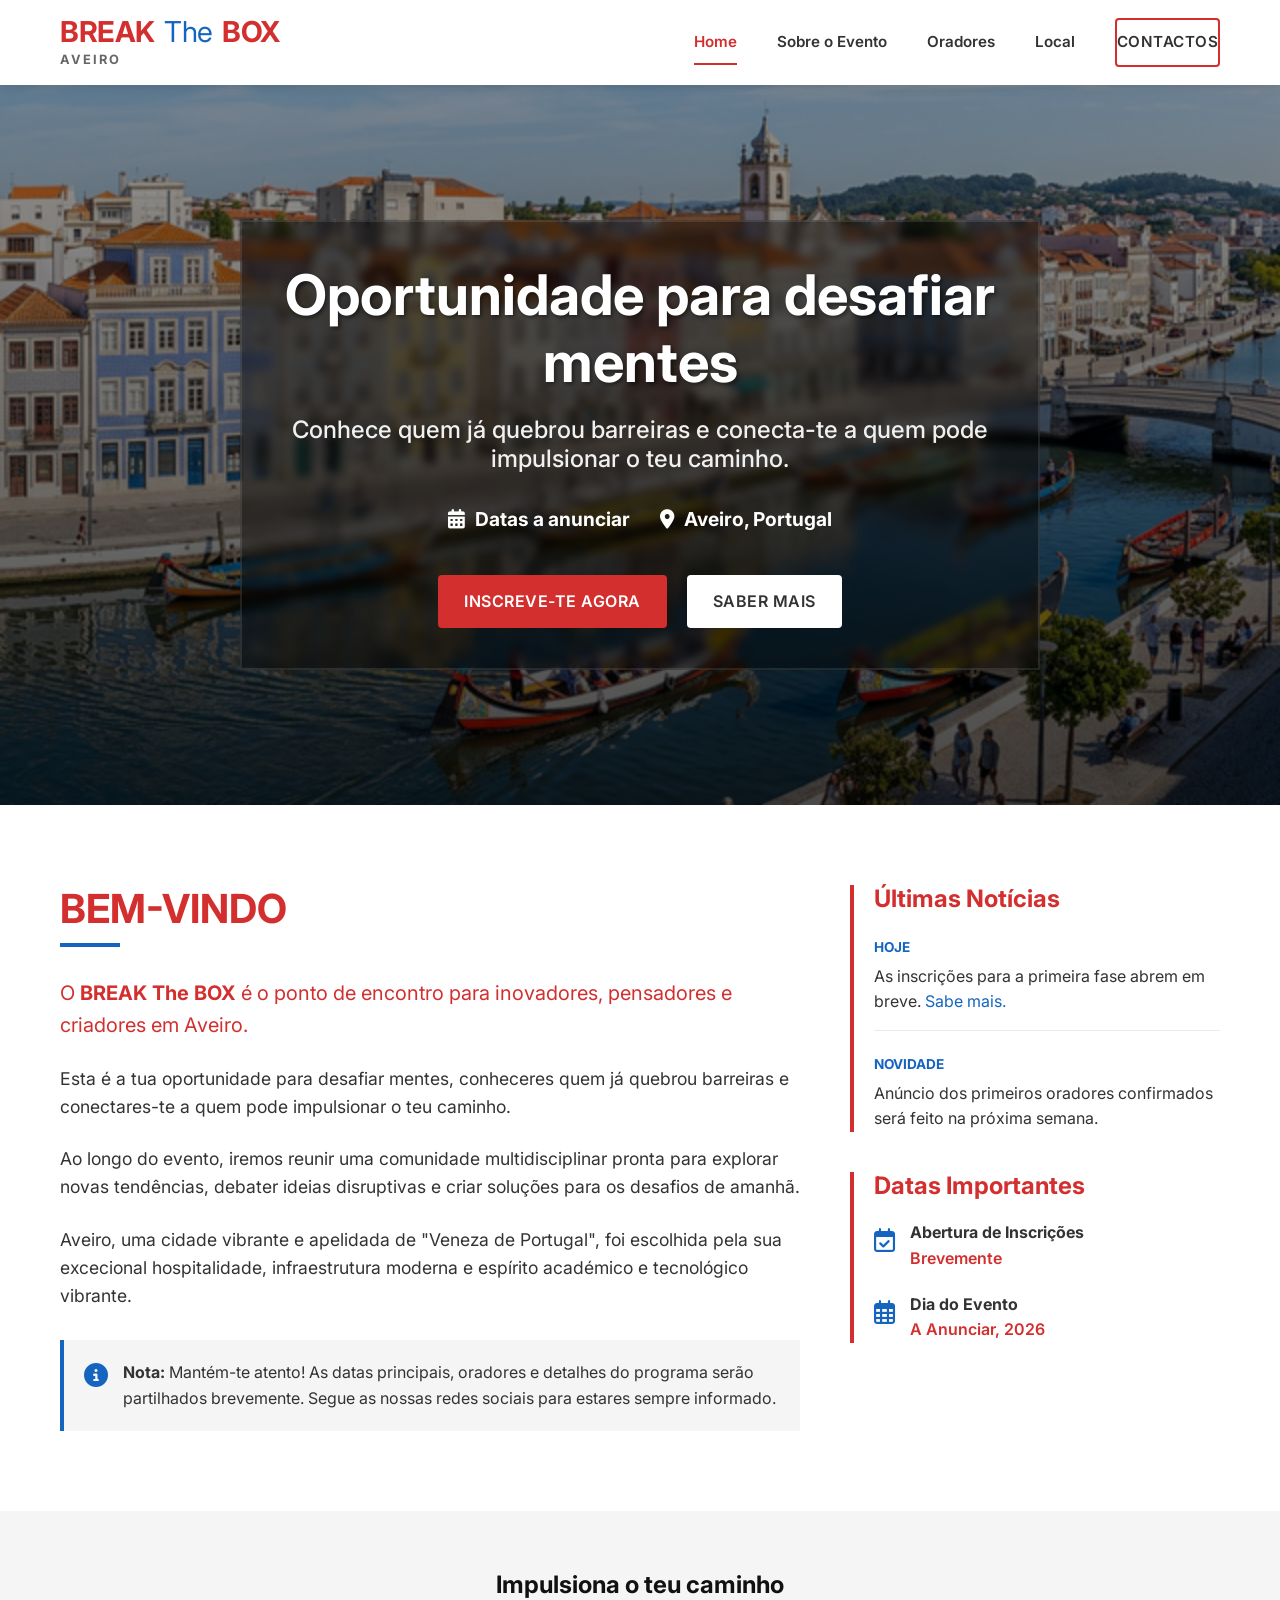
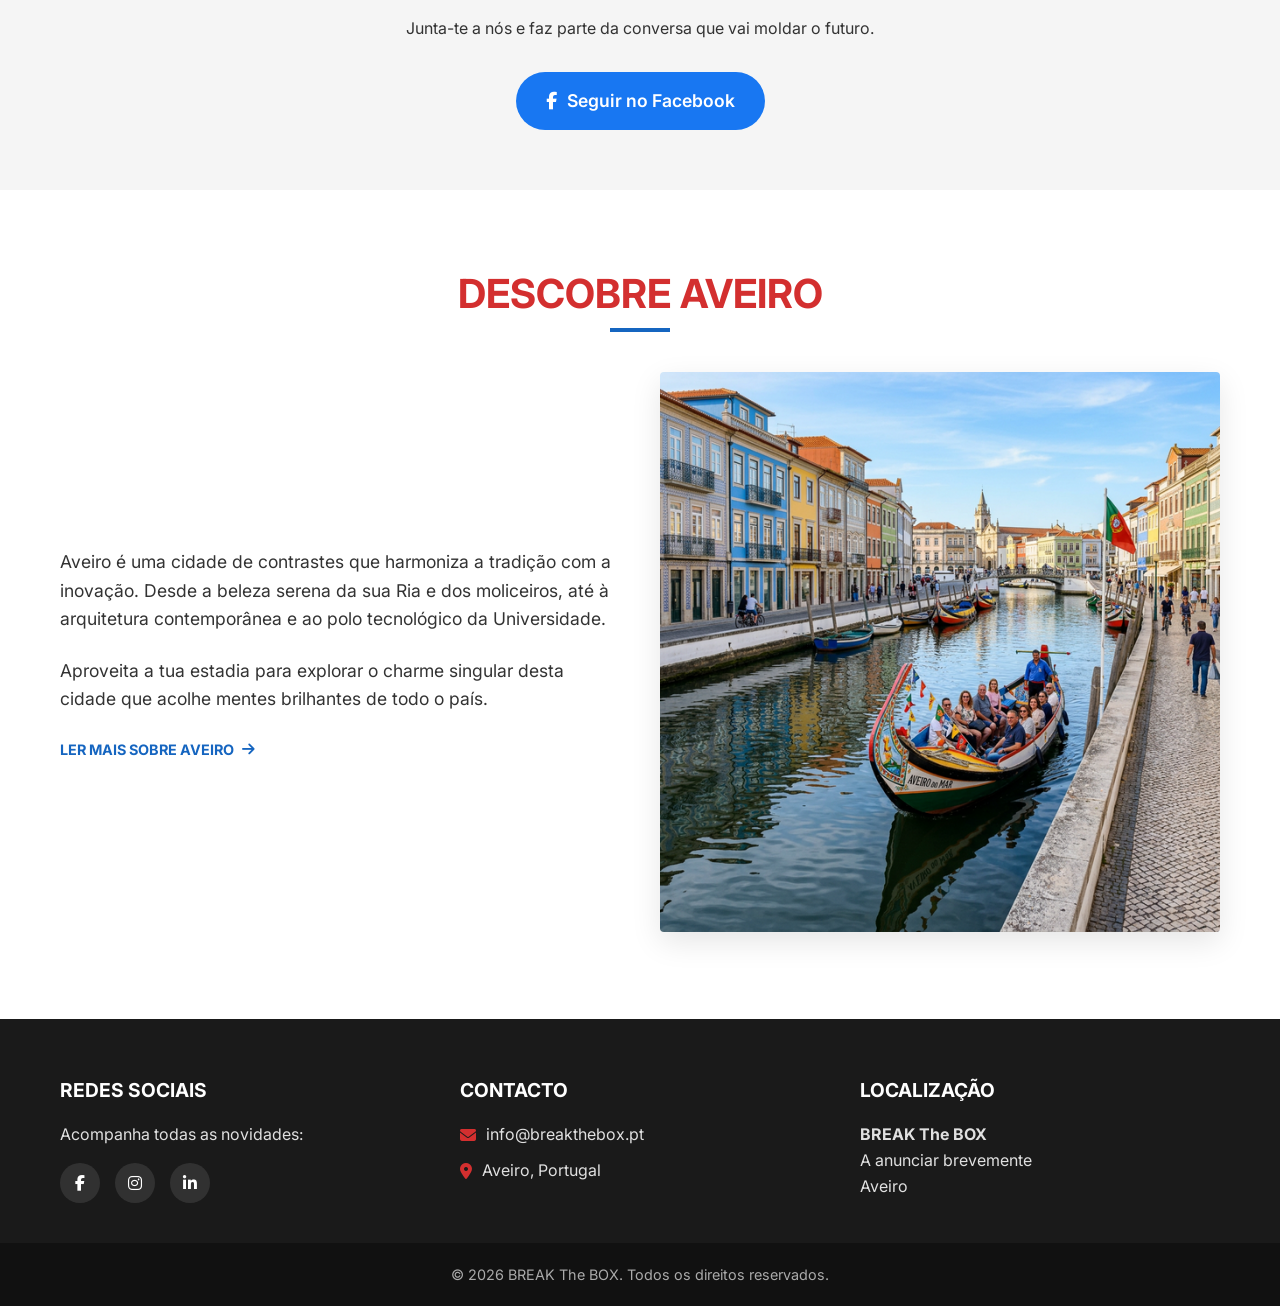
==== index.html @ de164f07 "First version" ====
<!DOCTYPE html>
<html lang="pt">

<head>
    <meta charset="UTF-8">
    <meta name="viewport" content="width=device-width, initial-scale=1.0">
    <title>BREAK The BOX | Aveiro</title>
    <!-- Google Fonts -->
    <link rel="preconnect" href="https://fonts.googleapis.com">
    <link rel="preconnect" href="https://fonts.gstatic.com" crossorigin>
    <link href="https://fonts.googleapis.com/css2?family=Inter:wght@400;500;600;700;800&display=swap" rel="stylesheet">
    <!-- FontAwesome for Icons -->
    <link rel="stylesheet" href="https://cdnjs.cloudflare.com/ajax/libs/font-awesome/6.4.0/css/all.min.css">
    <!-- Main Stylesheet -->
    <link rel="stylesheet" href="css/style.css">
</head>

<body>

    <!-- Header Placeholder -->
    <div id="header-placeholder"></div>

    <!-- Hero Section -->
    <section class="hero-section">
        <div class="hero-overlay"></div>
        <div class="container hero-content">
            <h1 class="hero-title">Oportunidade para desafiar mentes</h1>
            <h2 class="hero-subtitle">Conhece quem já quebrou barreiras e conecta-te a quem pode impulsionar o teu
                caminho.</h2>
            <div class="hero-info">
                <div class="info-item">
                    <i class="fas fa-calendar-alt"></i>
                    <span>Datas a anunciar</span>
                </div>
                <div class="info-item">
                    <i class="fas fa-map-marker-alt"></i>
                    <span>Aveiro, Portugal</span>
                </div>
            </div>
            <div class="hero-cta">
                <a href="#" class="btn-primary">Inscreve-te Agora</a>
                <a href="about.html" class="btn-secondary">Saber Mais</a>
            </div>
        </div>
    </section>

    <!-- Main Content Grid -->
    <main class="main-content container" id="about">
        <div class="content-layout">

            <!-- Left Column: Welcome / About -->
            <div class="column-left">
                <div class="section-title">
                    <h2>BEM-VINDO</h2>
                    <div class="underline"></div>
                </div>

                <div class="welcome-text">
                    <p class="lead">O <strong>BREAK The BOX</strong> é o ponto de encontro para inovadores, pensadores e
                        criadores em Aveiro.</p>
                    <p>Esta é a tua oportunidade para desafiar mentes, conheceres quem já quebrou barreiras e
                        conectares-te a quem pode impulsionar o teu caminho.</p>
                    <p>Ao longo do evento, iremos reunir uma comunidade multidisciplinar pronta para explorar novas
                        tendências, debater ideias disruptivas e criar soluções para os desafios de amanhã.</p>
                    <p>Aveiro, uma cidade vibrante e apelidada de "Veneza de Portugal", foi escolhida pela sua
                        excecional hospitalidade, infraestrutura moderna e espírito académico e tecnológico vibrante.
                    </p>

                    <div class="highlight-box">
                        <i class="fas fa-info-circle"></i>
                        <p><strong>Nota:</strong> Mantém-te atento! As datas principais, oradores e detalhes do programa
                            serão partilhados brevemente. Segue as nossas redes sociais para estares sempre informado.
                        </p>
                    </div>
                </div>
            </div>

            <!-- Right Column: Sidebar -->
            <aside class="column-right">

                <!-- Latest News -->
                <div class="widget">
                    <h3 class="widget-title">Últimas Notícias</h3>
                    <div class="news-list">
                        <div class="news-item">
                            <span class="news-date">Hoje</span>
                            <p>As inscrições para a primeira fase abrem em breve. <a href="#">Sabe mais.</a></p>
                        </div>
                        <div class="news-item">
                            <span class="news-date">Novidade</span>
                            <p>Anúncio dos primeiros oradores confirmados será feito na próxima semana.</p>
                        </div>
                    </div>
                </div>

                <!-- Important Dates -->
                <div class="widget">
                    <h3 class="widget-title">Datas Importantes</h3>
                    <ul class="dates-list">
                        <li>
                            <div class="date-icon"><i class="far fa-calendar-check"></i></div>
                            <div class="date-info">
                                <strong>Abertura de Inscrições</strong>
                                <span>Brevemente</span>
                            </div>
                        </li>
                        <li>
                            <div class="date-icon"><i class="far fa-calendar-alt"></i></div>
                            <div class="date-info">
                                <strong>Dia do Evento</strong>
                                <span>A Anunciar, 2026</span>
                            </div>
                        </li>
                    </ul>
                </div>

            </aside>
        </div>
    </main>

    <!-- Connect Section Placeholder (Similar to CBMS Connect/Flyer) -->
    <section class="connect-section bg-light">
        <div class="container">
            <div class="connect-content text-center">
                <h2>Impulsiona o teu caminho</h2>
                <p>Junta-te a nós e faz parte da conversa que vai moldar o futuro.</p>
                <div class="social-large">
                    <a href="https://www.facebook.com/profile.php?id=61573876528298" target="_blank"
                        class="social-btn facebook"><i class="fab fa-facebook-f"></i> Seguir no Facebook</a>
                </div>
            </div>
        </div>
    </section>

    <!-- Discover Section -->
    <section class="discover-section" id="location">
        <div class="container">
            <div class="section-title text-center">
                <h2>DESCOBRE AVEIRO</h2>
                <div class="underline center"></div>
            </div>

            <div class="discover-grid">
                <div class="discover-text">
                    <p>Aveiro é uma cidade de contrastes que harmoniza a tradição com a inovação. Desde a beleza serena
                        da sua Ria e dos moliceiros, até à arquitetura contemporânea e ao polo tecnológico da
                        Universidade.</p>
                    <p>Aproveita a tua estadia para explorar o charme singular desta cidade que acolhe mentes brilhantes
                        de todo o país.</p>
                    <a href="venue.html" class="btn-text">Ler mais sobre Aveiro <i class="fas fa-arrow-right"></i></a>
                </div>
                <div class="discover-image">
                    <img src="images/aveiro_discover.jpg" alt="Descobre Aveiro" id="discover-img-placeholder">
                </div>
            </div>
        </div>
    </section>

    <!-- Footer Placeholder -->
    <div id="footer-placeholder"></div>

    <!-- Scripts -->
    <script src="js/main.js"></script>
</body>

</html>
---- css/style.css ----
/* 
    BREAK The BOX | Aveiro 
    Theme inspired by CBMS 2026
*/

:root {
    /* Colors */
    --primary-color: #d32f2f;
    /* Red from CBMS */
    --primary-dark: #b71c1c;
    --secondary-color: #1565c0;
    /* Blue from CBMS */
    --secondary-dark: #0d47a1;
    --text-color: #333333;
    --text-light: #666666;
    --bg-light: #f5f5f5;
    --bg-white: #ffffff;
    --footer-bg: #1a1a1a;
    --white: #ffffff;

    /* Typography */
    --font-primary: 'Inter', sans-serif;

    /* Spacing & Sizes */
    --container-width: 1200px;
    --section-spacing: 80px;
    --border-radius: 4px;
    --transition-speed: 0.3s;
}

/* Reset & Base Styles */
* {
    margin: 0;
    padding: 0;
    box-sizing: border-box;
}

body {
    font-family: var(--font-primary);
    color: var(--text-color);
    line-height: 1.6;
    background-color: var(--bg-white);
}

a {
    color: var(--secondary-color);
    text-decoration: none;
    transition: color var(--transition-speed);
}

a:hover {
    color: var(--primary-color);
}

ul {
    list-style: none;
}

.container {
    max-width: var(--container-width);
    margin: 0 auto;
    padding: 0 20px;
}

.text-center {
    text-align: center;
}

.bg-light {
    background-color: var(--bg-light);
}

/* Typography elements */
h1,
h2,
h3,
h4,
h5,
h6 {
    font-weight: 700;
    line-height: 1.2;
    margin-bottom: 1rem;
    color: #111;
}

.section-title h2 {
    font-size: 2.5rem;
    text-transform: uppercase;
    color: var(--primary-color);
    margin-bottom: 10px;
}

.underline {
    height: 4px;
    width: 60px;
    background-color: var(--secondary-color);
    margin-bottom: 30px;
}

.underline.center {
    margin-left: auto;
    margin-right: auto;
}

/* Buttons */
.btn-primary,
.btn-secondary,
.btn-primary-outline {
    display: inline-block;
    padding: 12px 24px;
    font-weight: 600;
    border-radius: var(--border-radius);
    text-transform: uppercase;
    letter-spacing: 0.5px;
    cursor: pointer;
    transition: all var(--transition-speed);
    border: 2px solid transparent;
}

.btn-primary {
    background-color: var(--primary-color);
    color: var(--white);
}

.btn-primary:hover {
    background-color: var(--primary-dark);
    color: var(--white);
    transform: translateY(-2px);
    box-shadow: 0 4px 10px rgba(211, 47, 47, 0.3);
}

.btn-secondary {
    background-color: var(--white);
    color: var(--text-color);
}

.btn-secondary:hover {
    background-color: var(--bg-light);
    color: var(--primary-color);
    transform: translateY(-2px);
}

.btn-primary-outline {
    background-color: transparent;
    border-color: var(--primary-color);
    color: var(--primary-color);
}

.btn-primary-outline:hover {
    background-color: var(--primary-color);
    color: var(--white);
}

/* Header */
.site-header {
    background-color: var(--bg-white);
    box-shadow: 0 2px 10px rgba(0, 0, 0, 0.1);
    position: sticky;
    top: 0;
    width: 100%;
    z-index: 1000;
    padding: 15px 0;
}

.header-container {
    display: flex;
    justify-content: space-between;
    align-items: center;
}

.logo a {
    display: flex;
    flex-direction: column;
    text-decoration: none;
}

.logo h1 {
    font-size: 1.8rem;
    margin: 0;
    color: var(--primary-color);
    letter-spacing: -0.5px;
}

.logo h1 span {
    color: var(--secondary-color);
    font-weight: 400;
    margin: 0 4px;
}

.location-tag {
    font-size: 0.8rem;
    font-weight: 700;
    color: var(--text-light);
    letter-spacing: 2px;
}

.main-nav ul {
    display: flex;
    align-items: center;
    gap: 40px;
}

.main-nav a {
    color: var(--text-color);
    font-weight: 600;
    font-size: 0.95rem;
    padding: 10px 0;
    position: relative;
    display: block;
}

.main-nav a:not(.btn-primary-outline):hover,
.main-nav a.active {
    color: var(--primary-color);
}

.main-nav a:not(.btn-primary-outline)::after {
    content: '';
    position: absolute;
    width: 0;
    height: 2px;
    bottom: 0;
    left: 0;
    background-color: var(--primary-color);
    transition: width var(--transition-speed);
}

.main-nav a:not(.btn-primary-outline):hover::after,
.main-nav a.active::after {
    width: 100%;
}

.mobile-menu-toggle {
    display: none;
    background: none;
    border: none;
    font-size: 1.5rem;
    color: var(--text-color);
    cursor: pointer;
}

/* Hero Section */
.hero-section {
    position: relative;
    height: 80vh;
    min-height: 600px;
    background-image: url('../images/aveiro_hero.png');
    background-size: cover;
    background-position: center;
    display: flex;
    align-items: center;
}

.hero-overlay {
    position: absolute;
    top: 0;
    left: 0;
    width: 100%;
    height: 100%;
    background: linear-gradient(rgba(0, 0, 0, 0.4), rgba(0, 0, 0, 0.7));
}

.hero-content {
    position: relative;
    z-index: 10;
    text-align: center;
    color: var(--white);
    max-width: 800px;
    padding: 40px;
    background-color: rgba(0, 0, 0, 0.4);
    border: 2px solid rgba(255, 255, 255, 0.1);
    backdrop-filter: blur(5px);
}

.hero-title {
    font-size: 3.5rem;
    color: var(--white);
    margin-bottom: 20px;
    text-shadow: 2px 2px 4px rgba(0, 0, 0, 0.5);
}

.hero-subtitle {
    font-size: 1.5rem;
    font-weight: 500;
    margin-bottom: 30px;
    color: #f0f0f0;
}

.hero-info {
    display: flex;
    justify-content: center;
    gap: 30px;
    margin-bottom: 40px;
    font-size: 1.2rem;
    font-weight: 700;
}

.info-item {
    display: flex;
    align-items: center;
    gap: 10px;
}

.hero-cta {
    display: flex;
    justify-content: center;
    gap: 20px;
}

/* Page Headers (Secondary Pages) */
.page-header {
    background-color: var(--primary-color);
    color: var(--white);
    padding: 80px 0;
    text-align: center;
}

.page-header h1 {
    color: var(--white);
    margin-bottom: 0;
    font-size: 3rem;
    text-shadow: 1px 1px 3px rgba(0, 0, 0, 0.2);
}

/* Main Content Layout */
.main-content {
    padding: var(--section-spacing) 20px;
}

.content-layout {
    display: grid;
    grid-template-columns: 2fr 1fr;
    gap: 50px;
}

/* Left Column - Welcome */
.welcome-text p {
    margin-bottom: 1.5rem;
    font-size: 1.1rem;
}

.welcome-text .lead {
    font-size: 1.25rem;
    color: var(--primary-color);
}

.highlight-box {
    background-color: var(--bg-light);
    border-left: 4px solid var(--secondary-color);
    padding: 20px;
    margin-top: 30px;
    display: flex;
    gap: 15px;
}

.highlight-box i {
    color: var(--secondary-color);
    font-size: 1.5rem;
    margin-top: 3px;
}

.highlight-box p {
    margin-bottom: 0;
    font-size: 1rem;
}

/* Right Column - Widgets */
.widget {
    margin-bottom: 40px;
    background-color: var(--bg-white);
    border-left: 4px solid var(--primary-color);
    padding: 0 0 0 20px;
}

.widget-title {
    color: var(--primary-color);
    font-size: 1.5rem;
    margin-bottom: 20px;
}

/* News List */
.news-item {
    margin-bottom: 20px;
    padding-bottom: 15px;
    border-bottom: 1px solid #eaeaea;
}

.news-item:last-child {
    border-bottom: none;
    margin-bottom: 0;
    padding-bottom: 0;
}

.news-date {
    display: inline-block;
    font-size: 0.85rem;
    font-weight: 700;
    color: var(--secondary-color);
    margin-bottom: 5px;
    text-transform: uppercase;
}

.news-item p {
    margin-bottom: 0;
    font-size: 1rem;
}

/* Dates List */
.dates-list li {
    display: flex;
    gap: 15px;
    margin-bottom: 20px;
}

.date-icon {
    font-size: 1.5rem;
    color: var(--secondary-color);
    margin-top: 2px;
}

.date-info {
    display: flex;
    flex-direction: column;
}

.date-info strong {
    color: var(--text-color);
}

.date-info span {
    color: var(--primary-color);
    font-weight: 600;
}

/* Connect Section */
.connect-section {
    padding: 60px 0;
}

.social-large {
    margin-top: 30px;
}

.social-btn {
    display: inline-flex;
    align-items: center;
    gap: 10px;
    background-color: #1877F2;
    /* Facebook Blue */
    color: white;
    padding: 15px 30px;
    border-radius: 50px;
    font-size: 1.1rem;
    font-weight: 600;
    transition: background-color var(--transition-speed);
}

.social-btn:hover {
    background-color: #166fe5;
    color: white;
}

/* Discover Section */
.discover-section {
    padding: var(--section-spacing) 0;
}

.discover-grid {
    display: grid;
    grid-template-columns: 1fr 1fr;
    gap: 40px;
    align-items: center;
    margin-top: 40px;
}

.discover-text p {
    margin-bottom: 1.5rem;
    font-size: 1.1rem;
}

.btn-text {
    font-weight: 700;
    display: inline-flex;
    align-items: center;
    gap: 8px;
    text-transform: uppercase;
    font-size: 0.9rem;
}

.discover-image img {
    width: 100%;
    height: auto;
    border-radius: var(--border-radius);
    box-shadow: 0 10px 30px rgba(0, 0, 0, 0.1);
}

/* About Page Specifics */
.about-content {
    padding: var(--section-spacing) 0;
}

.about-grid {
    display: grid;
    grid-template-columns: 1fr 1fr;
    gap: 60px;
    align-items: center;
}

.about-text p {
    font-size: 1.1rem;
    margin-bottom: 20px;
}

.about-text .lead {
    font-size: 1.4rem;
    color: var(--primary-color);
    font-weight: 600;
    margin-bottom: 30px;
}

.about-feature-box {
    background: var(--bg-light);
    padding: 40px;
    border-radius: var(--border-radius);
    border-top: 5px solid var(--secondary-color);
}

.about-feature-box h3 {
    color: var(--secondary-color);
    margin-bottom: 15px;
}

.about-feature-box ul {
    list-style: none;
    padding: 0;
}

.about-feature-box li {
    position: relative;
    padding-left: 30px;
    margin-bottom: 15px;
    font-size: 1.1rem;
}

.about-feature-box li::before {
    content: '\f058';
    /* FontAwesome check-circle */
    font-family: 'Font Awesome 6 Free';
    font-weight: 900;
    position: absolute;
    left: 0;
    top: 2px;
    color: var(--primary-color);
}

/* Footer */
.site-footer {
    background-color: var(--footer-bg);
    color: #e0e0e0;
    padding: 60px 0 0;
}

.footer-grid {
    display: grid;
    grid-template-columns: repeat(3, 1fr);
    gap: 40px;
    margin-bottom: 40px;
}

.footer-title {
    color: var(--white);
    margin-bottom: 20px;
    font-size: 1.2rem;
    text-transform: uppercase;
}

.social-links {
    display: flex;
    gap: 15px;
    margin-top: 15px;
}

.social-links a {
    display: flex;
    align-items: center;
    justify-content: center;
    width: 40px;
    height: 40px;
    background-color: rgba(255, 255, 255, 0.1);
    color: var(--white);
    border-radius: 50%;
    transition: all var(--transition-speed);
}

.social-links a:hover {
    background-color: var(--primary-color);
    transform: translateY(-3px);
}

.contact-info li {
    margin-bottom: 10px;
    display: flex;
    gap: 10px;
    align-items: center;
}

.contact-info i {
    color: var(--primary-color);
}

.footer-bottom {
    background-color: #111;
    padding: 20px 0;
    text-align: center;
    font-size: 0.9rem;
    color: #aaa;
}

/* Responsive Design */
@media (max-width: 992px) {
    .content-layout {
        grid-template-columns: 1fr;
    }

    .hero-title {
        font-size: 2.8rem;
    }

    .discover-grid {
        grid-template-columns: 1fr;
    }

    .discover-image {
        order: -1;
    }

    .mobile-menu-toggle {
        display: block;
    }

    .main-nav {
        display: none;
        position: absolute;
        top: 100%;
        left: 0;
        width: 100%;
        background-color: var(--bg-white);
        box-shadow: 0 10px 10px rgba(0, 0, 0, 0.1);
        padding: 20px 0;
    }

    .main-nav.active {
        display: block;
    }

    .main-nav ul {
        flex-direction: column;
        gap: 15px;
        align-items: center;
    }
}

@media (max-width: 768px) {
    .footer-grid {
        grid-template-columns: 1fr;
    }

    .hero-info {
        flex-direction: column;
        gap: 15px;
    }

    .hero-cta {
        flex-direction: column;
    }

    .about-grid {
        grid-template-columns: 1fr;
    }
}
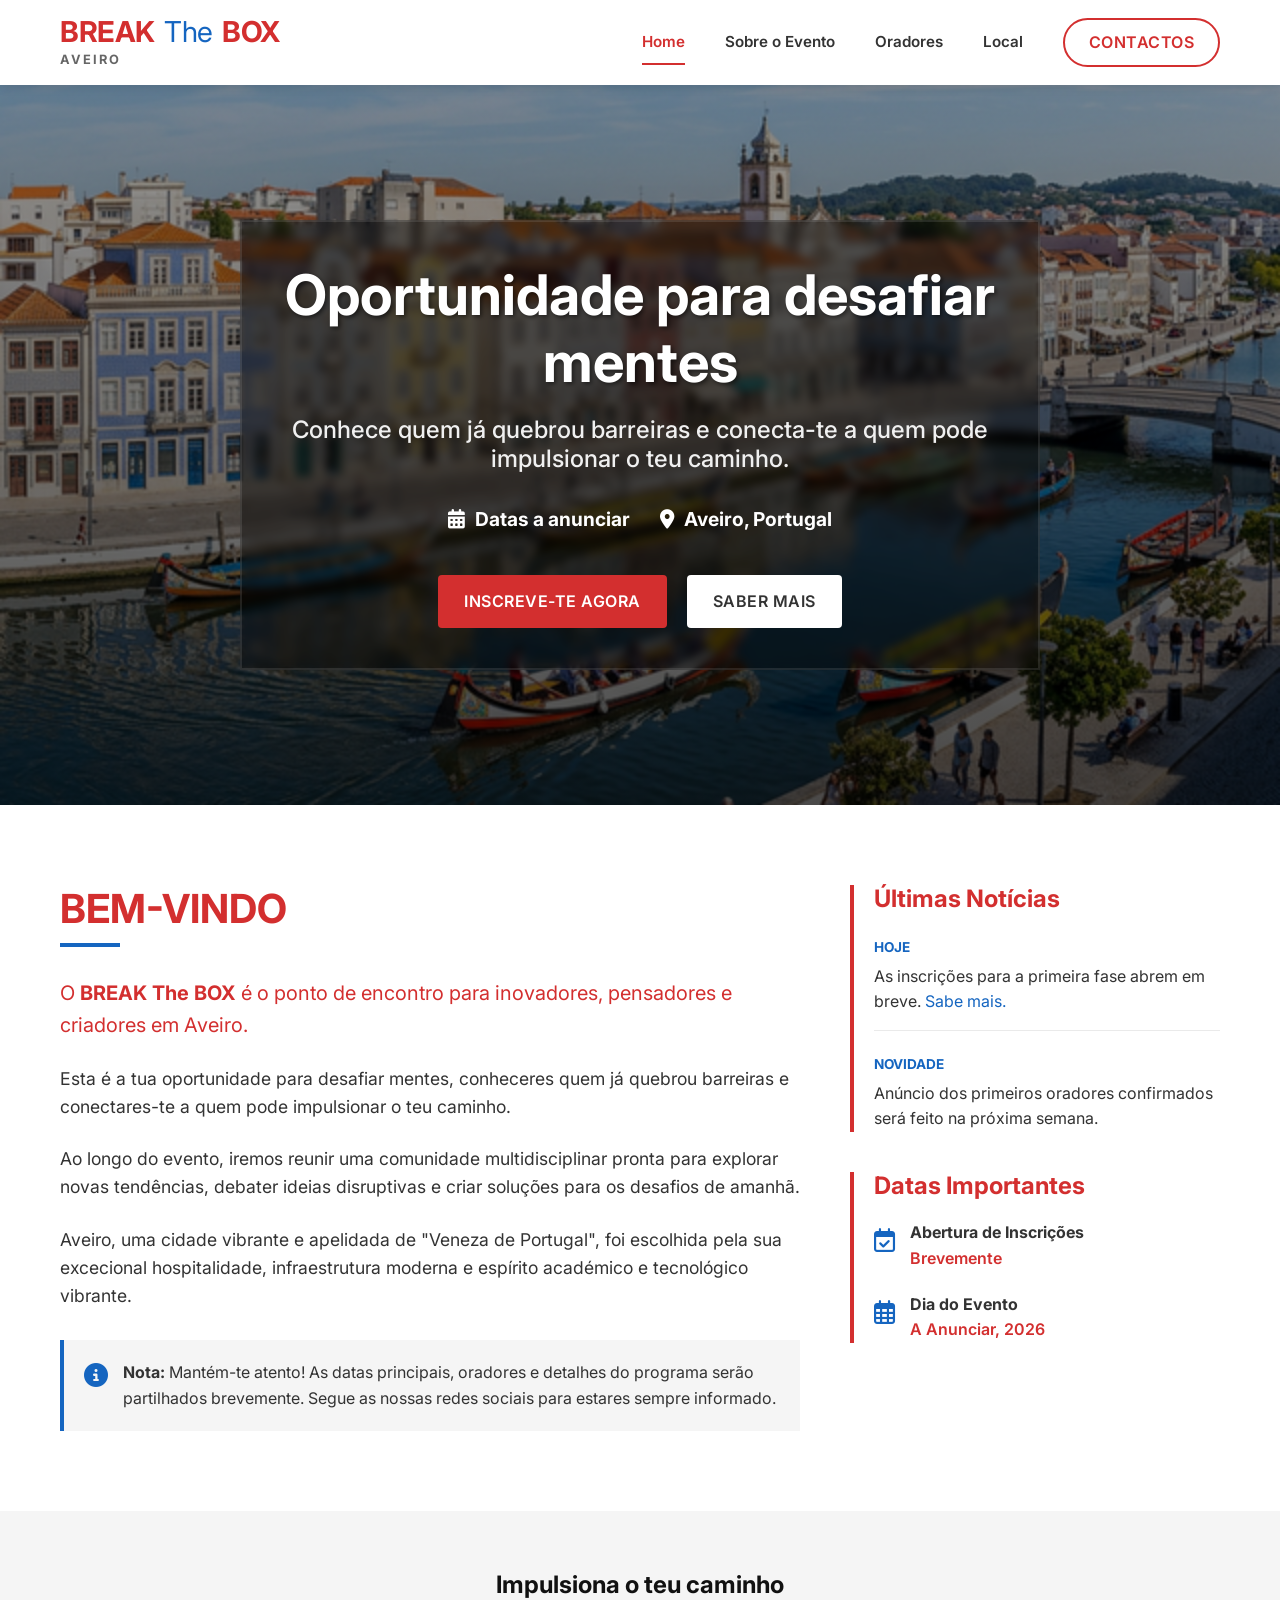
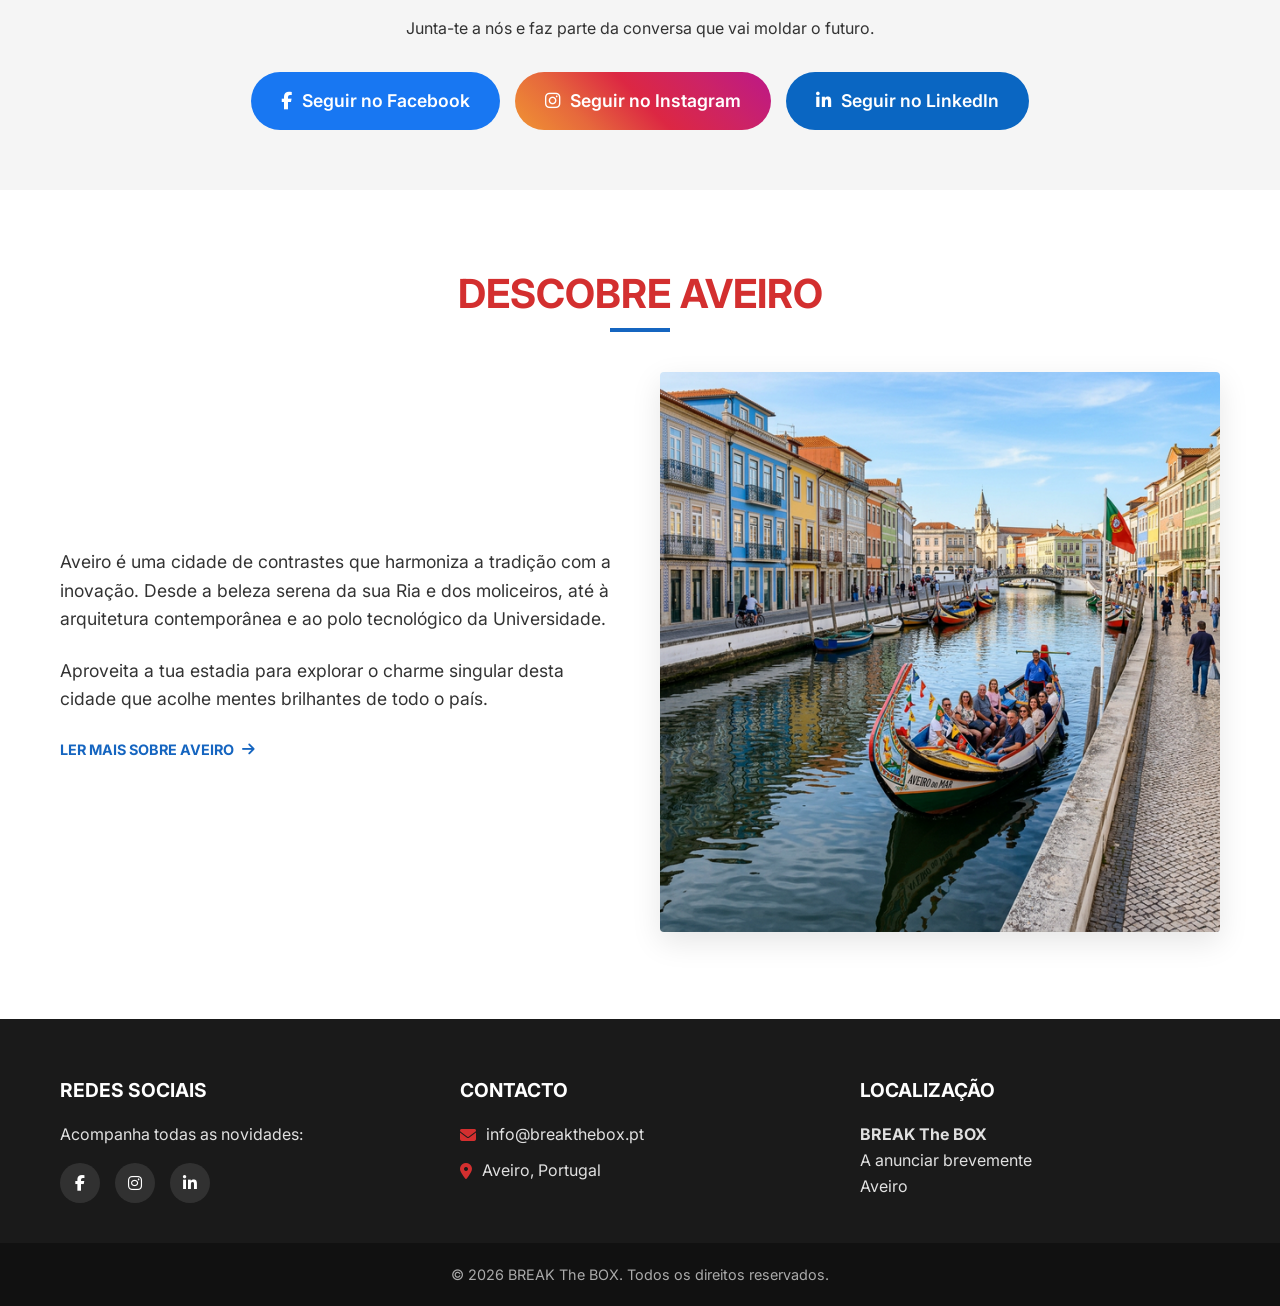
==== commit 6f563623: "Update" ====
--- a/index.html
+++ b/index.html
@@ -12,7 +12,7 @@
     <!-- FontAwesome for Icons -->
     <link rel="stylesheet" href="https://cdnjs.cloudflare.com/ajax/libs/font-awesome/6.4.0/css/all.min.css">
     <!-- Main Stylesheet -->
-    <link rel="stylesheet" href="css/style.css">
+    <link rel="stylesheet" href="css/style.css?v=1.3">
 </head>
 
 <body>
@@ -38,7 +38,7 @@
                 </div>
             </div>
             <div class="hero-cta">
-                <a href="#" class="btn-primary">Inscreve-te Agora</a>
+                <a href="coming-soon.html" class="btn-primary">Inscreve-te Agora</a>
                 <a href="about.html" class="btn-secondary">Saber Mais</a>
             </div>
         </div>
@@ -84,7 +84,8 @@
                     <div class="news-list">
                         <div class="news-item">
                             <span class="news-date">Hoje</span>
-                            <p>As inscrições para a primeira fase abrem em breve. <a href="#">Sabe mais.</a></p>
+                            <p>As inscrições para a primeira fase abrem em breve. <a href="coming-soon.html">Sabe
+                                    mais.</a></p>
                         </div>
                         <div class="news-item">
                             <span class="news-date">Novidade</span>
@@ -127,6 +128,10 @@
                 <div class="social-large">
                     <a href="https://www.facebook.com/profile.php?id=61573876528298" target="_blank"
                         class="social-btn facebook"><i class="fab fa-facebook-f"></i> Seguir no Facebook</a>
+                    <a href="https://www.instagram.com/breakthebox_ua" target="_blank" class="social-btn instagram"><i
+                            class="fab fa-instagram"></i> Seguir no Instagram</a>
+                    <a href="https://www.linkedin.com/company/breakthebox-ua" target="_blank"
+                        class="social-btn linkedin"><i class="fab fa-linkedin-in"></i> Seguir no LinkedIn</a>
                 </div>
             </div>
         </div>
--- a/css/style.css
+++ b/css/style.css
@@ -142,13 +142,18 @@
 
 .btn-primary-outline {
     background-color: transparent;
-    border-color: var(--primary-color);
-    color: var(--primary-color);
+    border: 2px solid var(--primary-color);
+    color: var(--primary-color) !important;
+    padding: 10px 24px;
+    border-radius: 50px;
+    font-weight: 600;
+    transition: all var(--transition-speed);
 }
 
 .btn-primary-outline:hover {
     background-color: var(--primary-color);
-    color: var(--white);
+    color: var(--white) !important;
+    box-shadow: 0 4px 12px rgba(211, 47, 47, 0.3);
 }
 
 /* Header */
@@ -200,7 +205,7 @@
     gap: 40px;
 }
 
-.main-nav a {
+.main-nav a:not(.btn-primary-outline) {
     color: var(--text-color);
     font-weight: 600;
     font-size: 0.95rem;
@@ -439,24 +444,48 @@
 
 .social-large {
     margin-top: 30px;
+    display: flex;
+    gap: 15px;
+    justify-content: center;
+    flex-wrap: wrap;
 }
 
 .social-btn {
     display: inline-flex;
     align-items: center;
     gap: 10px;
-    background-color: #1877F2;
-    /* Facebook Blue */
     color: white;
     padding: 15px 30px;
     border-radius: 50px;
     font-size: 1.1rem;
     font-weight: 600;
-    transition: background-color var(--transition-speed);
-}
-
-.social-btn:hover {
+    transition: all var(--transition-speed);
+}
+
+.social-btn.facebook {
+    background-color: #1877F2;
+}
+
+.social-btn.facebook:hover {
     background-color: #166fe5;
+    color: white;
+}
+
+.social-btn.instagram {
+    background: linear-gradient(45deg, #f09433 0%, #e6683c 25%, #dc2743 50%, #cc2366 75%, #bc1888 100%);
+}
+
+.social-btn.instagram:hover {
+    opacity: 0.9;
+    color: white;
+}
+
+.social-btn.linkedin {
+    background-color: #0A66C2;
+}
+
+.social-btn.linkedin:hover {
+    background-color: #08529b;
     color: white;
 }
 
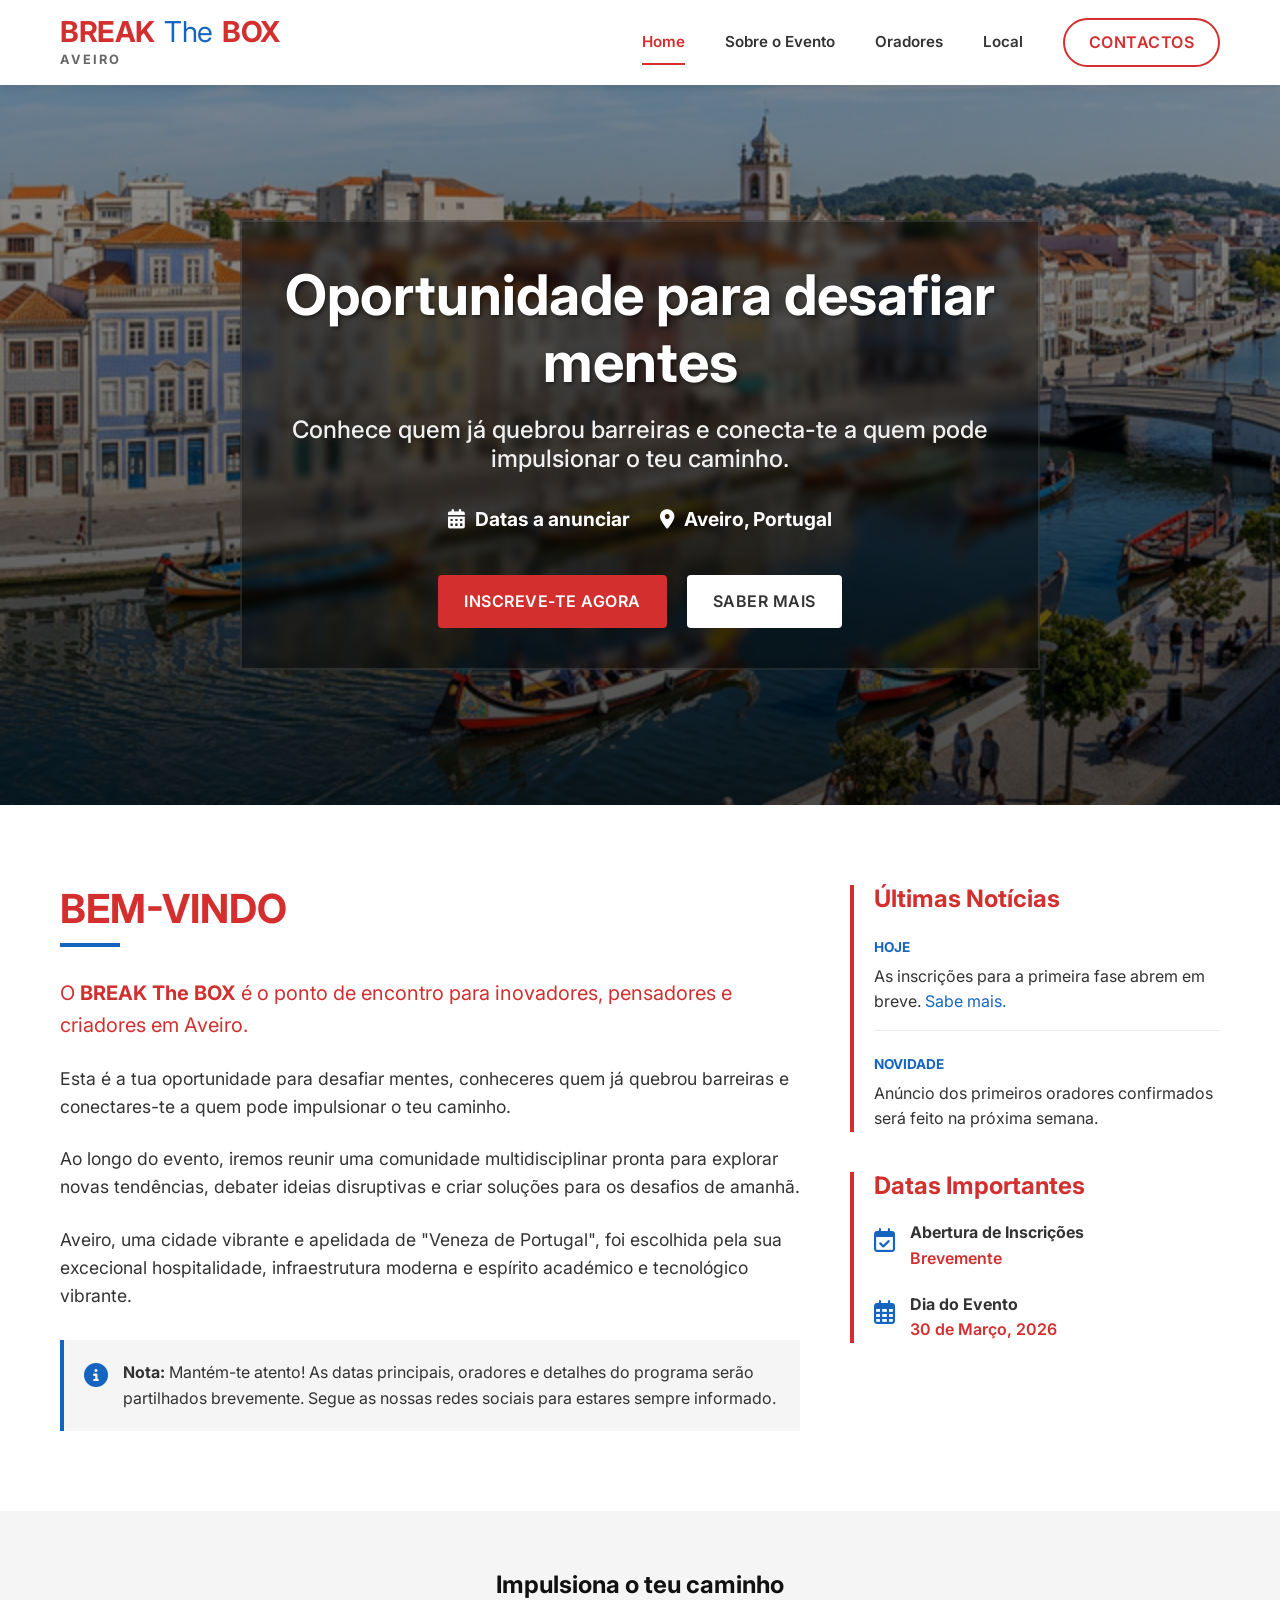
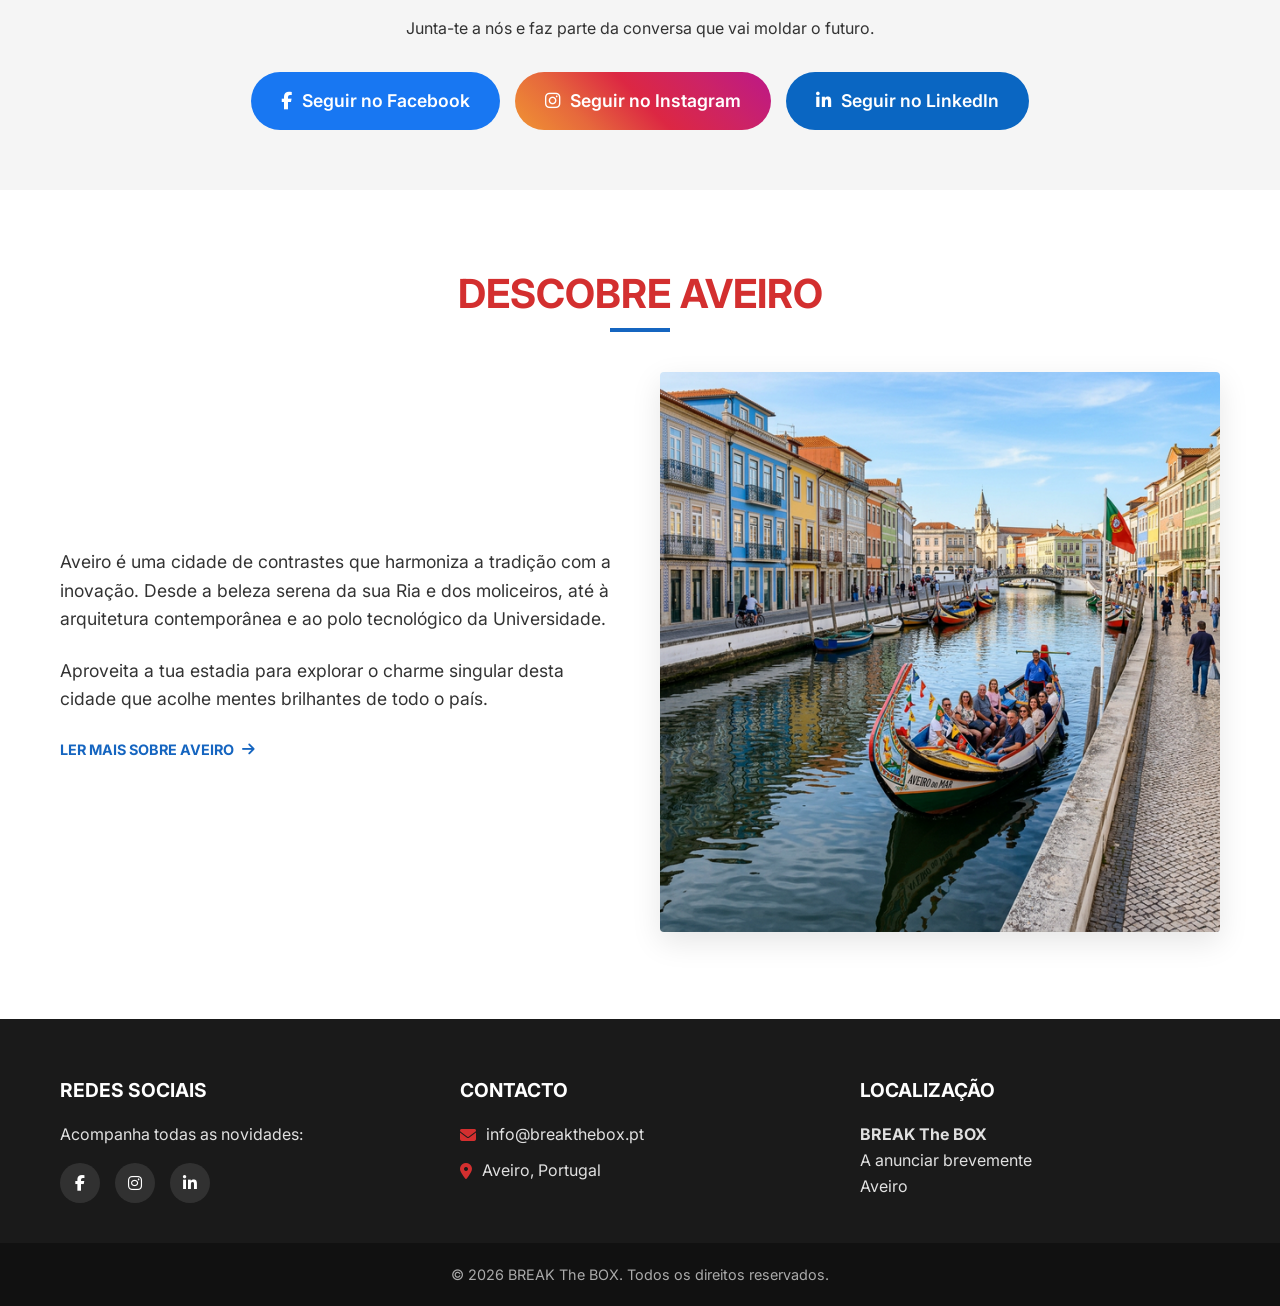
==== commit 4e4ee742: "Update event date and registration link in index.html" ====
--- a/index.html
+++ b/index.html
@@ -38,7 +38,7 @@
                 </div>
             </div>
             <div class="hero-cta">
-                <a href="coming-soon.html" class="btn-primary">Inscreve-te Agora</a>
+                <a href="https://forms.ua.pt/index.php?r=survey/index&sid=489197&lang=pt" target="_blank" class="btn-primary">Inscreve-te Agora</a>
                 <a href="about.html" class="btn-secondary">Saber Mais</a>
             </div>
         </div>
@@ -109,7 +109,7 @@
                             <div class="date-icon"><i class="far fa-calendar-alt"></i></div>
                             <div class="date-info">
                                 <strong>Dia do Evento</strong>
-                                <span>A Anunciar, 2026</span>
+                                <span>30 de Março, 2026</span>
                             </div>
                         </li>
                     </ul>
@@ -119,7 +119,7 @@
         </div>
     </main>
 
-    <!-- Connect Section Placeholder (Similar to CBMS Connect/Flyer) -->
+
     <section class="connect-section bg-light">
         <div class="container">
             <div class="connect-content text-center">
@@ -168,4 +168,4 @@
     <script src="js/main.js"></script>
 </body>
 
-</html>+</html>
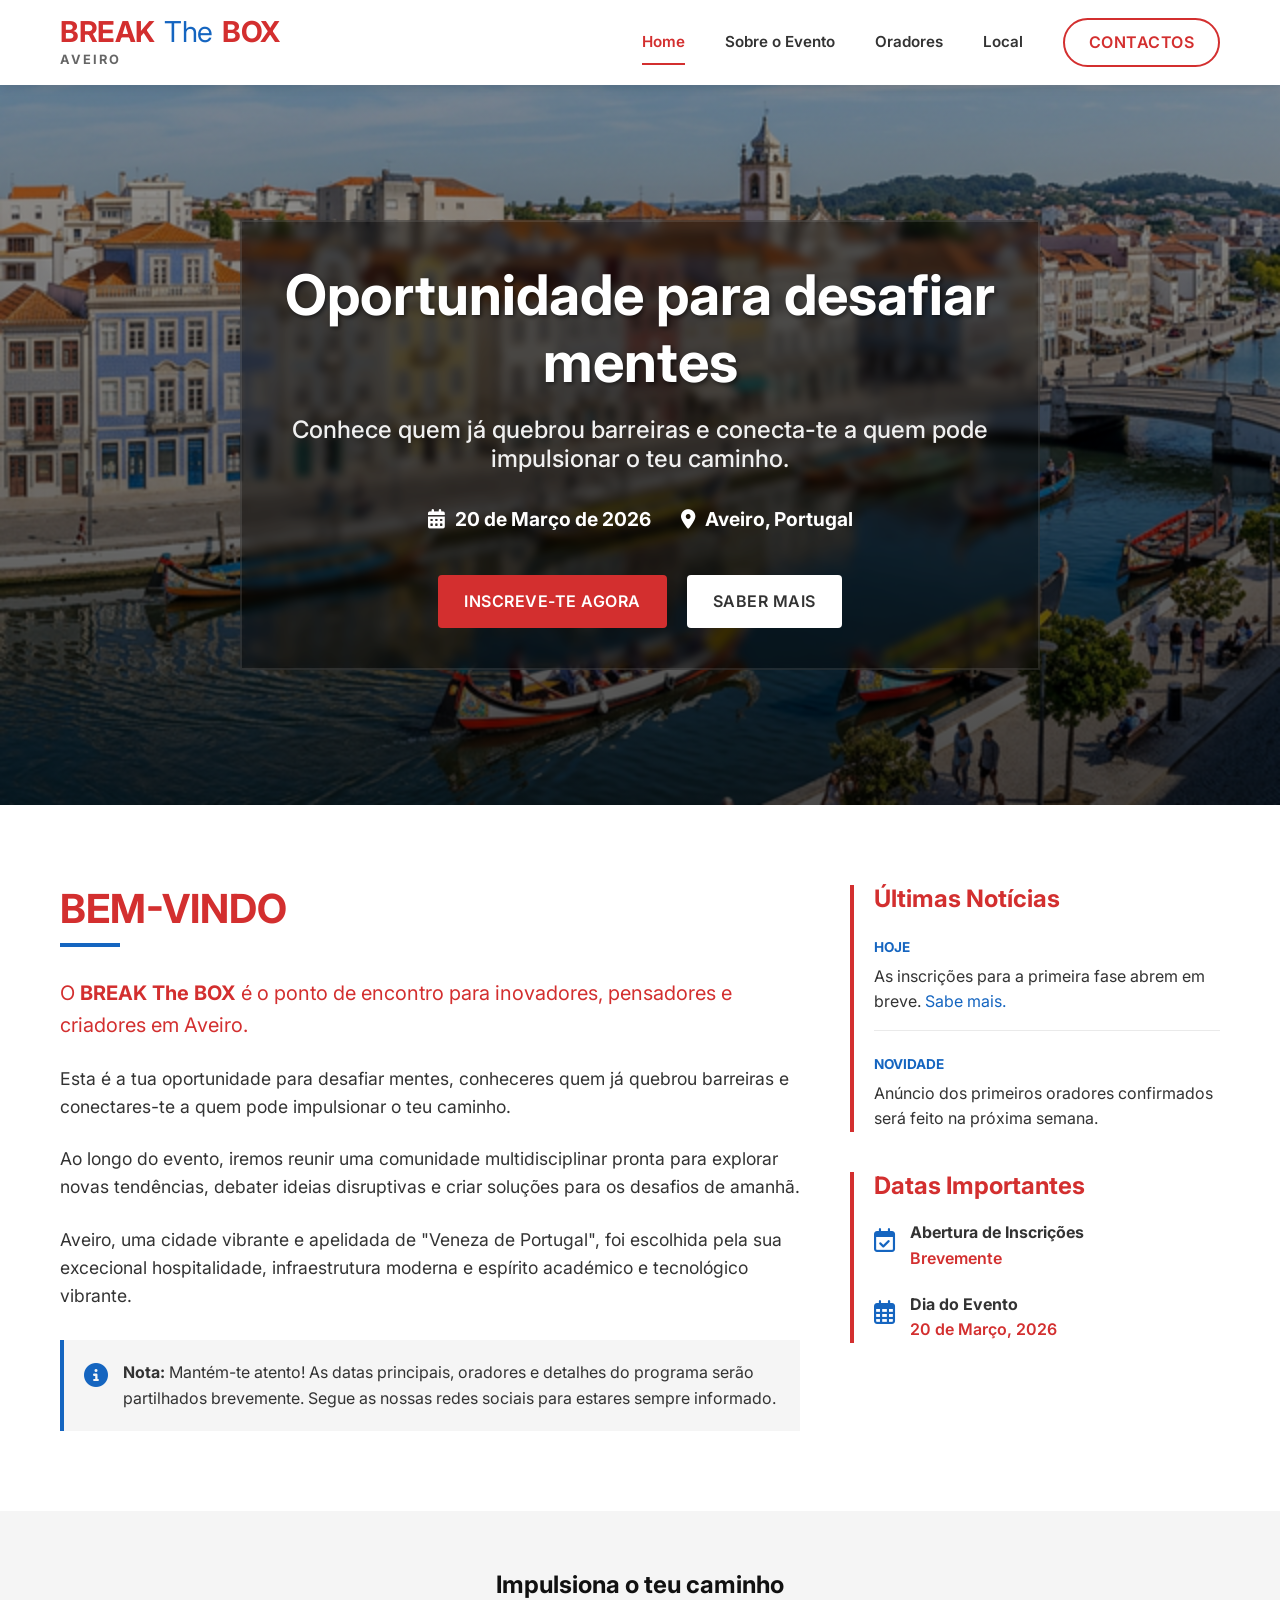
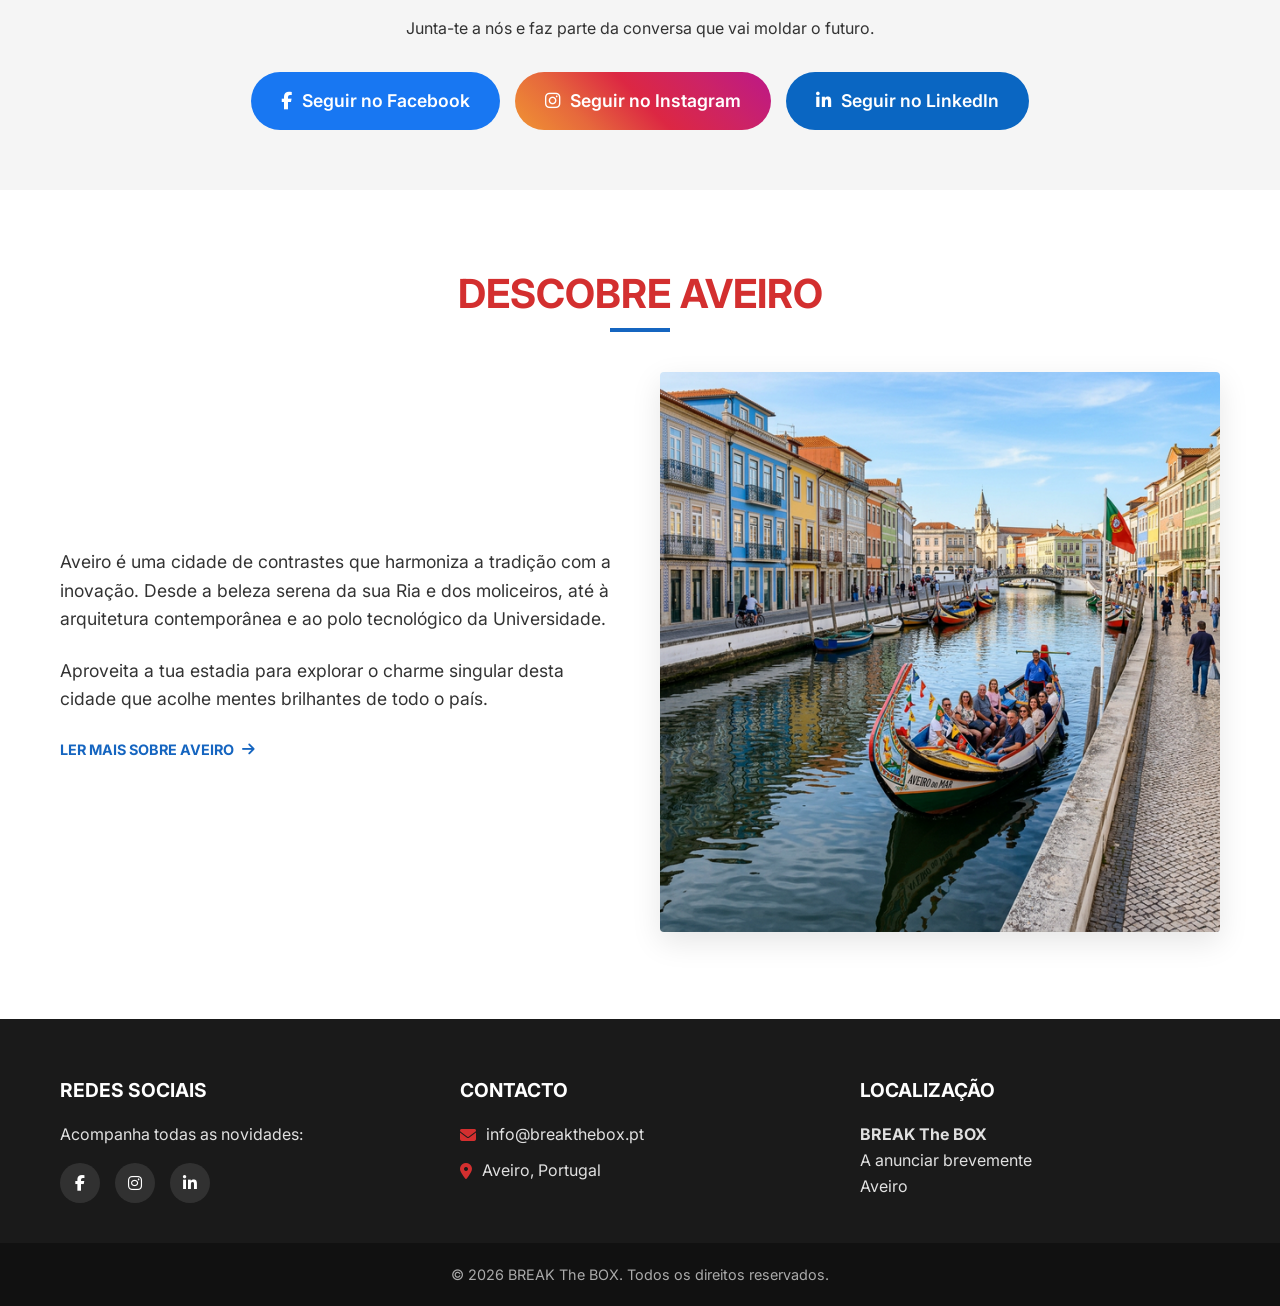
==== commit 20f91a16: "Update event dates in index.html" ====
--- a/index.html
+++ b/index.html
@@ -30,7 +30,7 @@
             <div class="hero-info">
                 <div class="info-item">
                     <i class="fas fa-calendar-alt"></i>
-                    <span>Datas a anunciar</span>
+                    <span>20 de Março de 2026</span>
                 </div>
                 <div class="info-item">
                     <i class="fas fa-map-marker-alt"></i>
@@ -109,7 +109,7 @@
                             <div class="date-icon"><i class="far fa-calendar-alt"></i></div>
                             <div class="date-info">
                                 <strong>Dia do Evento</strong>
-                                <span>30 de Março, 2026</span>
+                                <span>20 de Março, 2026</span>
                             </div>
                         </li>
                     </ul>
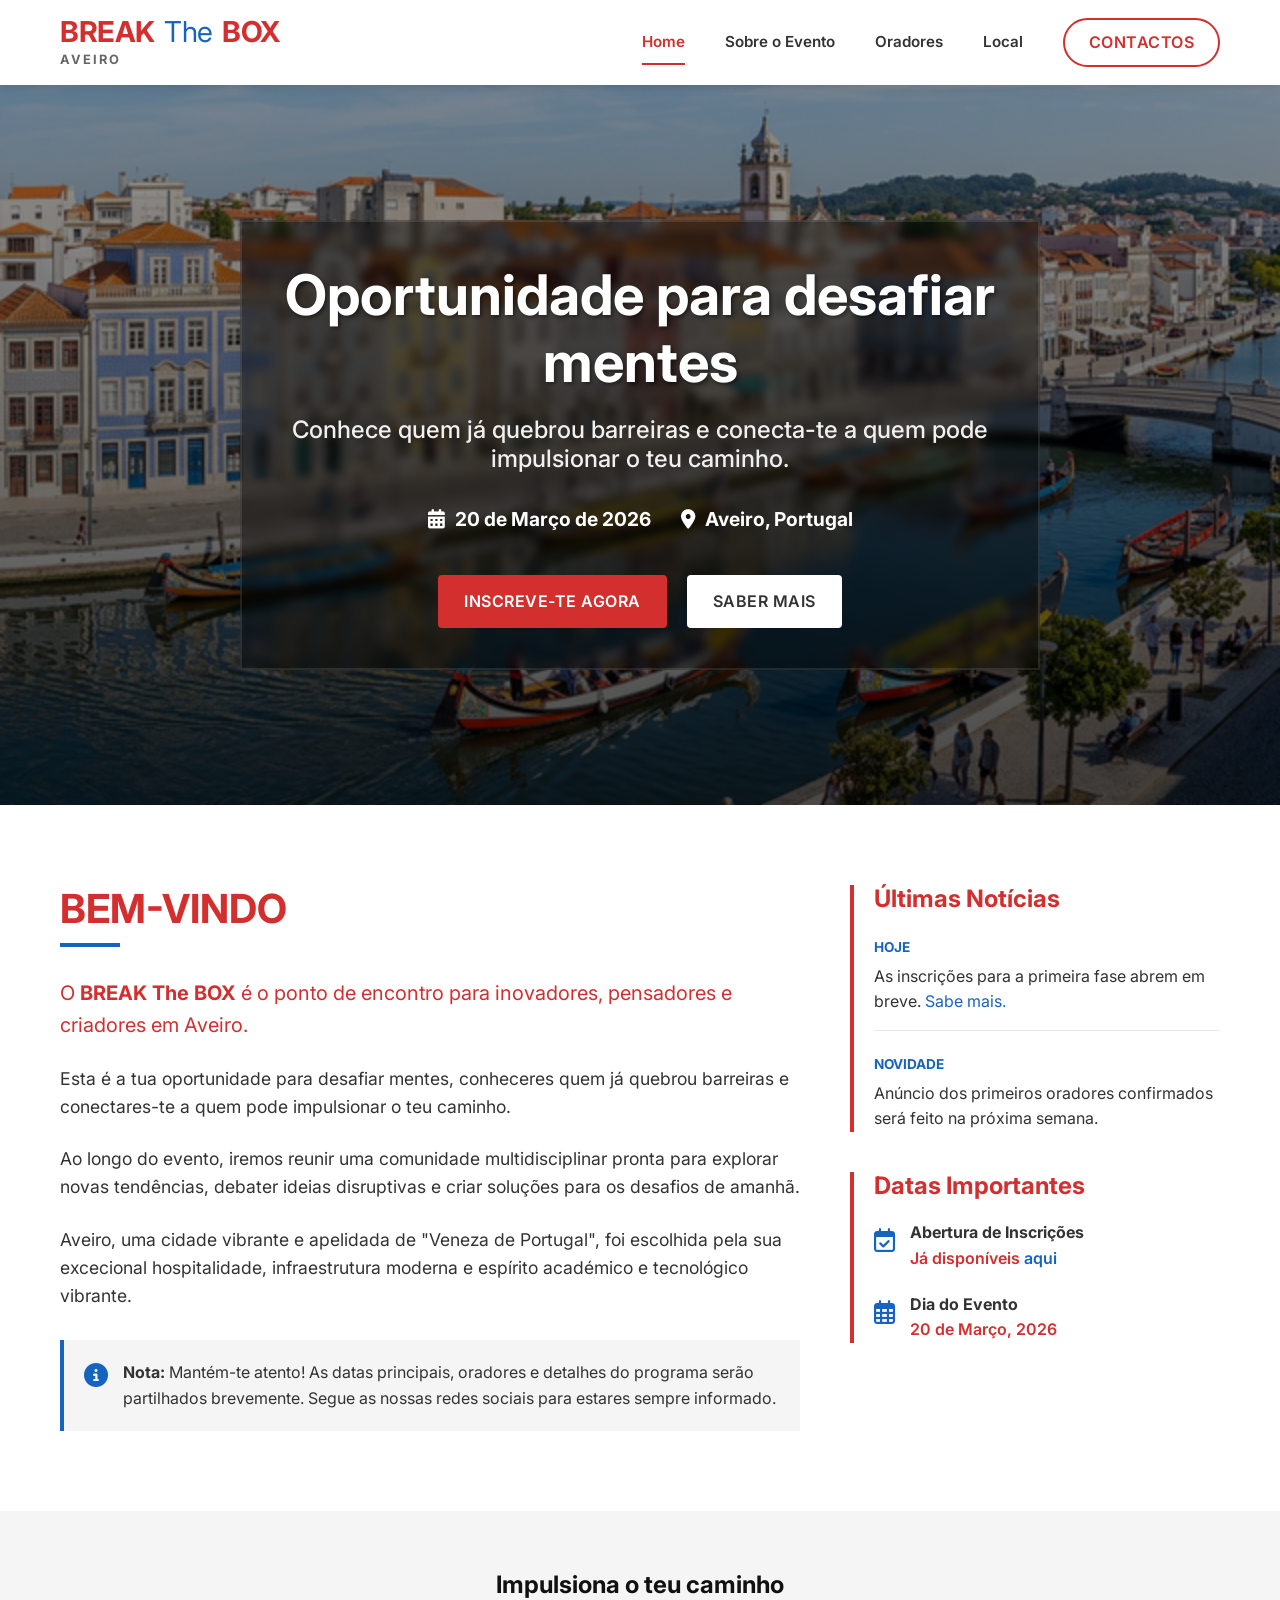
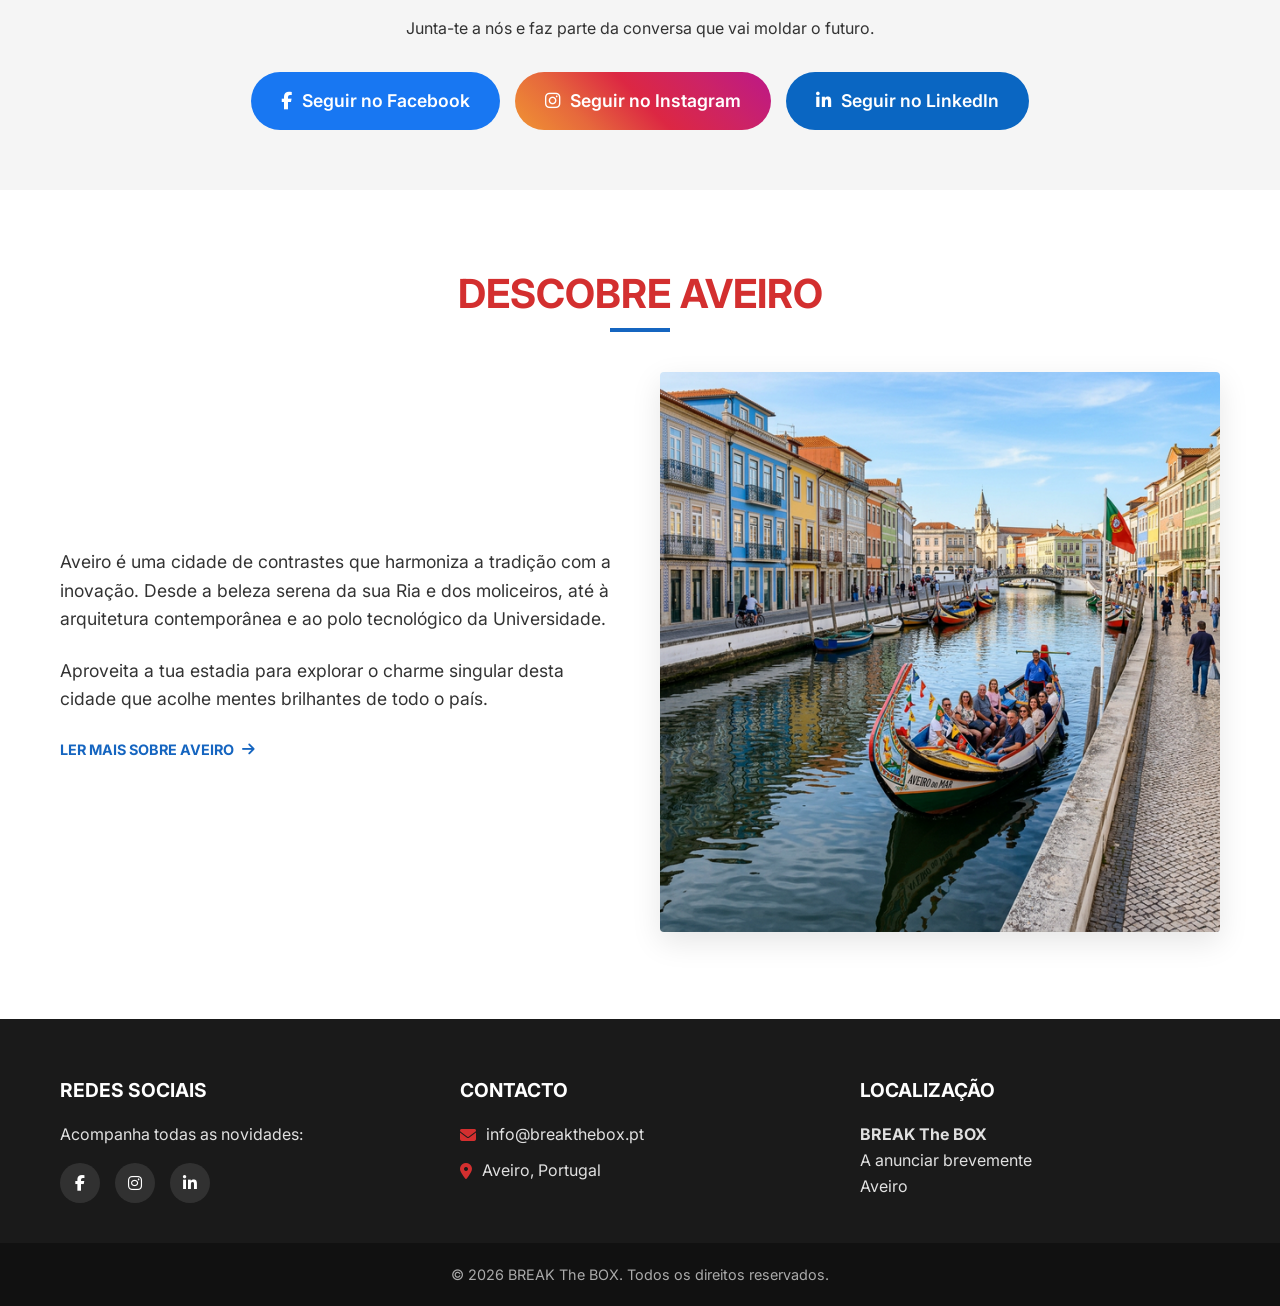
==== commit b82a18a3: "Update event registration status in index.html" ====
--- a/index.html
+++ b/index.html
@@ -102,7 +102,7 @@
                             <div class="date-icon"><i class="far fa-calendar-check"></i></div>
                             <div class="date-info">
                                 <strong>Abertura de Inscrições</strong>
-                                <span>Brevemente</span>
+                                <span>Já disponíveis <a href="https://forms.ua.pt/index.php?r=survey/index&sid=489197&lang=pt" target="_blank">aqui</a></span>
                             </div>
                         </li>
                         <li>
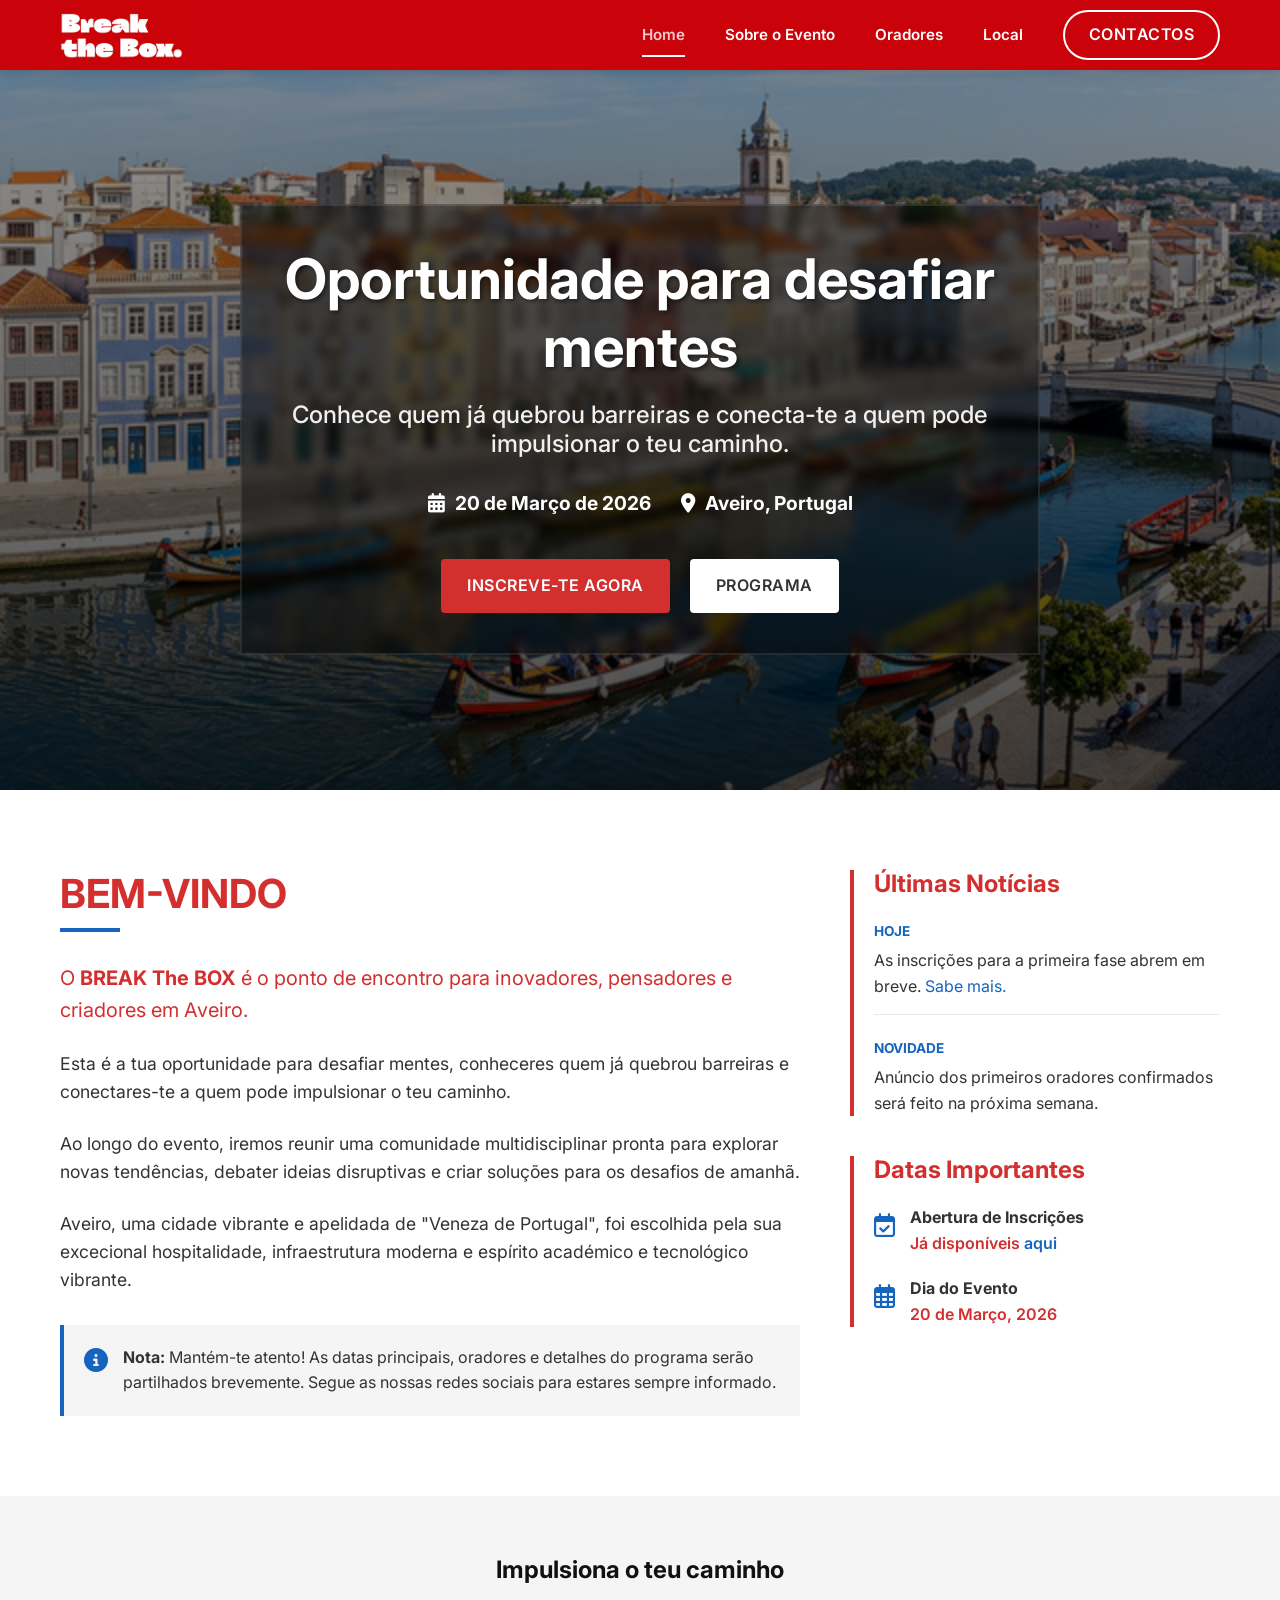
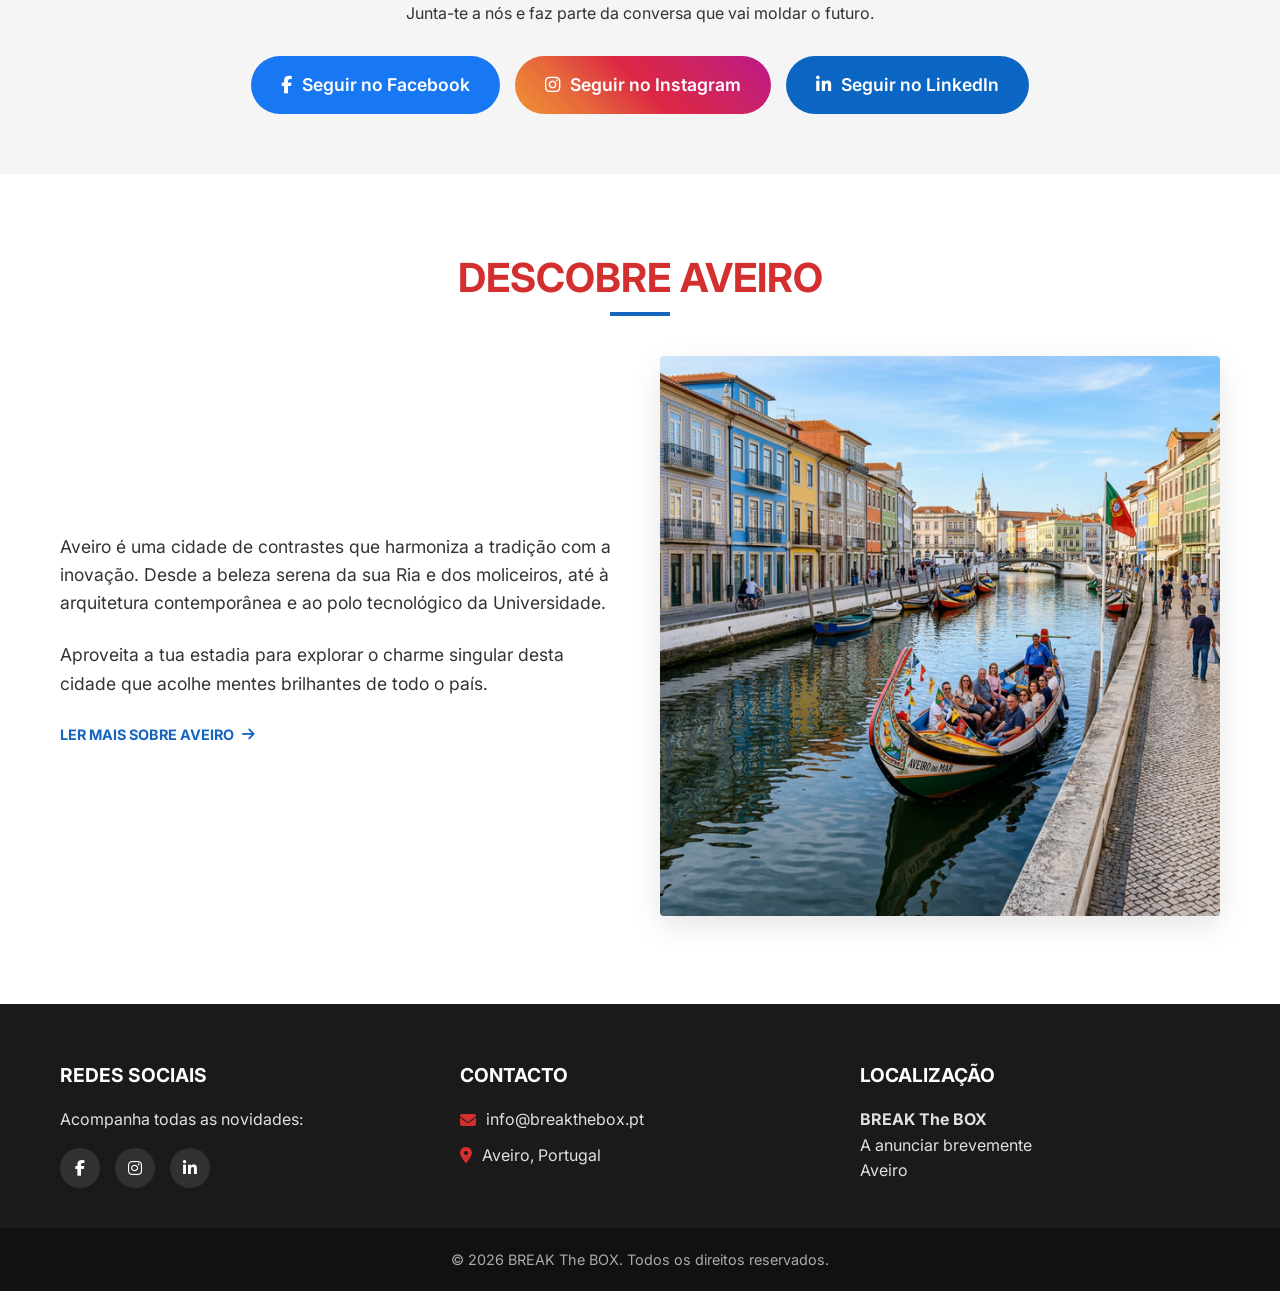
==== commit 9cbc8f29: "Update index.html" ====
--- a/index.html
+++ b/index.html
@@ -38,8 +38,9 @@
                 </div>
             </div>
             <div class="hero-cta">
-                <a href="https://forms.ua.pt/index.php?r=survey/index&sid=489197&lang=pt" target="_blank" class="btn-primary">Inscreve-te Agora</a>
-                <a href="about.html" class="btn-secondary">Saber Mais</a>
+                <a href="https://forms.ua.pt/index.php?r=survey/index&sid=489197&lang=pt" target="_blank"
+                    class="btn-primary">Inscreve-te Agora</a>
+                <a href="coming-soon.html" class="btn-secondary">Programa</a>
             </div>
         </div>
     </section>
@@ -102,7 +103,9 @@
                             <div class="date-icon"><i class="far fa-calendar-check"></i></div>
                             <div class="date-info">
                                 <strong>Abertura de Inscrições</strong>
-                                <span>Já disponíveis <a href="https://forms.ua.pt/index.php?r=survey/index&sid=489197&lang=pt" target="_blank">aqui</a></span>
+                                <span>Já disponíveis <a
+                                        href="https://forms.ua.pt/index.php?r=survey/index&sid=489197&lang=pt"
+                                        target="_blank">aqui</a></span>
                             </div>
                         </li>
                         <li>
@@ -168,4 +171,4 @@
     <script src="js/main.js"></script>
 </body>
 
-</html>
+</html>
--- a/css/style.css
+++ b/css/style.css
@@ -142,8 +142,8 @@
 
 .btn-primary-outline {
     background-color: transparent;
-    border: 2px solid var(--primary-color);
-    color: var(--primary-color) !important;
+    border: 2px solid var(--white);
+    color: var(--white) !important;
     padding: 10px 24px;
     border-radius: 50px;
     font-weight: 600;
@@ -151,20 +151,20 @@
 }
 
 .btn-primary-outline:hover {
-    background-color: var(--primary-color);
-    color: var(--white) !important;
-    box-shadow: 0 4px 12px rgba(211, 47, 47, 0.3);
+    background-color: var(--white);
+    color: var(--primary-color) !important;
+    box-shadow: 0 4px 12px rgba(0, 0, 0, 0.15);
 }
 
 /* Header */
 .site-header {
-    background-color: var(--bg-white);
-    box-shadow: 0 2px 10px rgba(0, 0, 0, 0.1);
+    background-color: #ca020a;
+    box-shadow: 0 2px 10px rgba(0, 0, 0, 0.15);
     position: sticky;
     top: 0;
     width: 100%;
     z-index: 1000;
-    padding: 15px 0;
+    padding: 10px 0;
 }
 
 .header-container {
@@ -175,28 +175,14 @@
 
 .logo a {
     display: flex;
-    flex-direction: column;
+    align-items: center;
     text-decoration: none;
 }
 
-.logo h1 {
-    font-size: 1.8rem;
-    margin: 0;
-    color: var(--primary-color);
-    letter-spacing: -0.5px;
-}
-
-.logo h1 span {
-    color: var(--secondary-color);
-    font-weight: 400;
-    margin: 0 4px;
-}
-
-.location-tag {
-    font-size: 0.8rem;
-    font-weight: 700;
-    color: var(--text-light);
-    letter-spacing: 2px;
+.logo-img {
+    height: 48px;
+    width: auto;
+    display: block;
 }
 
 .main-nav ul {
@@ -206,7 +192,7 @@
 }
 
 .main-nav a:not(.btn-primary-outline) {
-    color: var(--text-color);
+    color: var(--white);
     font-weight: 600;
     font-size: 0.95rem;
     padding: 10px 0;
@@ -216,7 +202,7 @@
 
 .main-nav a:not(.btn-primary-outline):hover,
 .main-nav a.active {
-    color: var(--primary-color);
+    color: rgba(255, 255, 255, 0.8);
 }
 
 .main-nav a:not(.btn-primary-outline)::after {
@@ -226,7 +212,7 @@
     height: 2px;
     bottom: 0;
     left: 0;
-    background-color: var(--primary-color);
+    background-color: var(--white);
     transition: width var(--transition-speed);
 }
 
@@ -240,7 +226,7 @@
     background: none;
     border: none;
     font-size: 1.5rem;
-    color: var(--text-color);
+    color: var(--white);
     cursor: pointer;
 }
 
@@ -673,7 +659,7 @@
         top: 100%;
         left: 0;
         width: 100%;
-        background-color: var(--bg-white);
+        background-color: #e50101;
         box-shadow: 0 10px 10px rgba(0, 0, 0, 0.1);
         padding: 20px 0;
     }
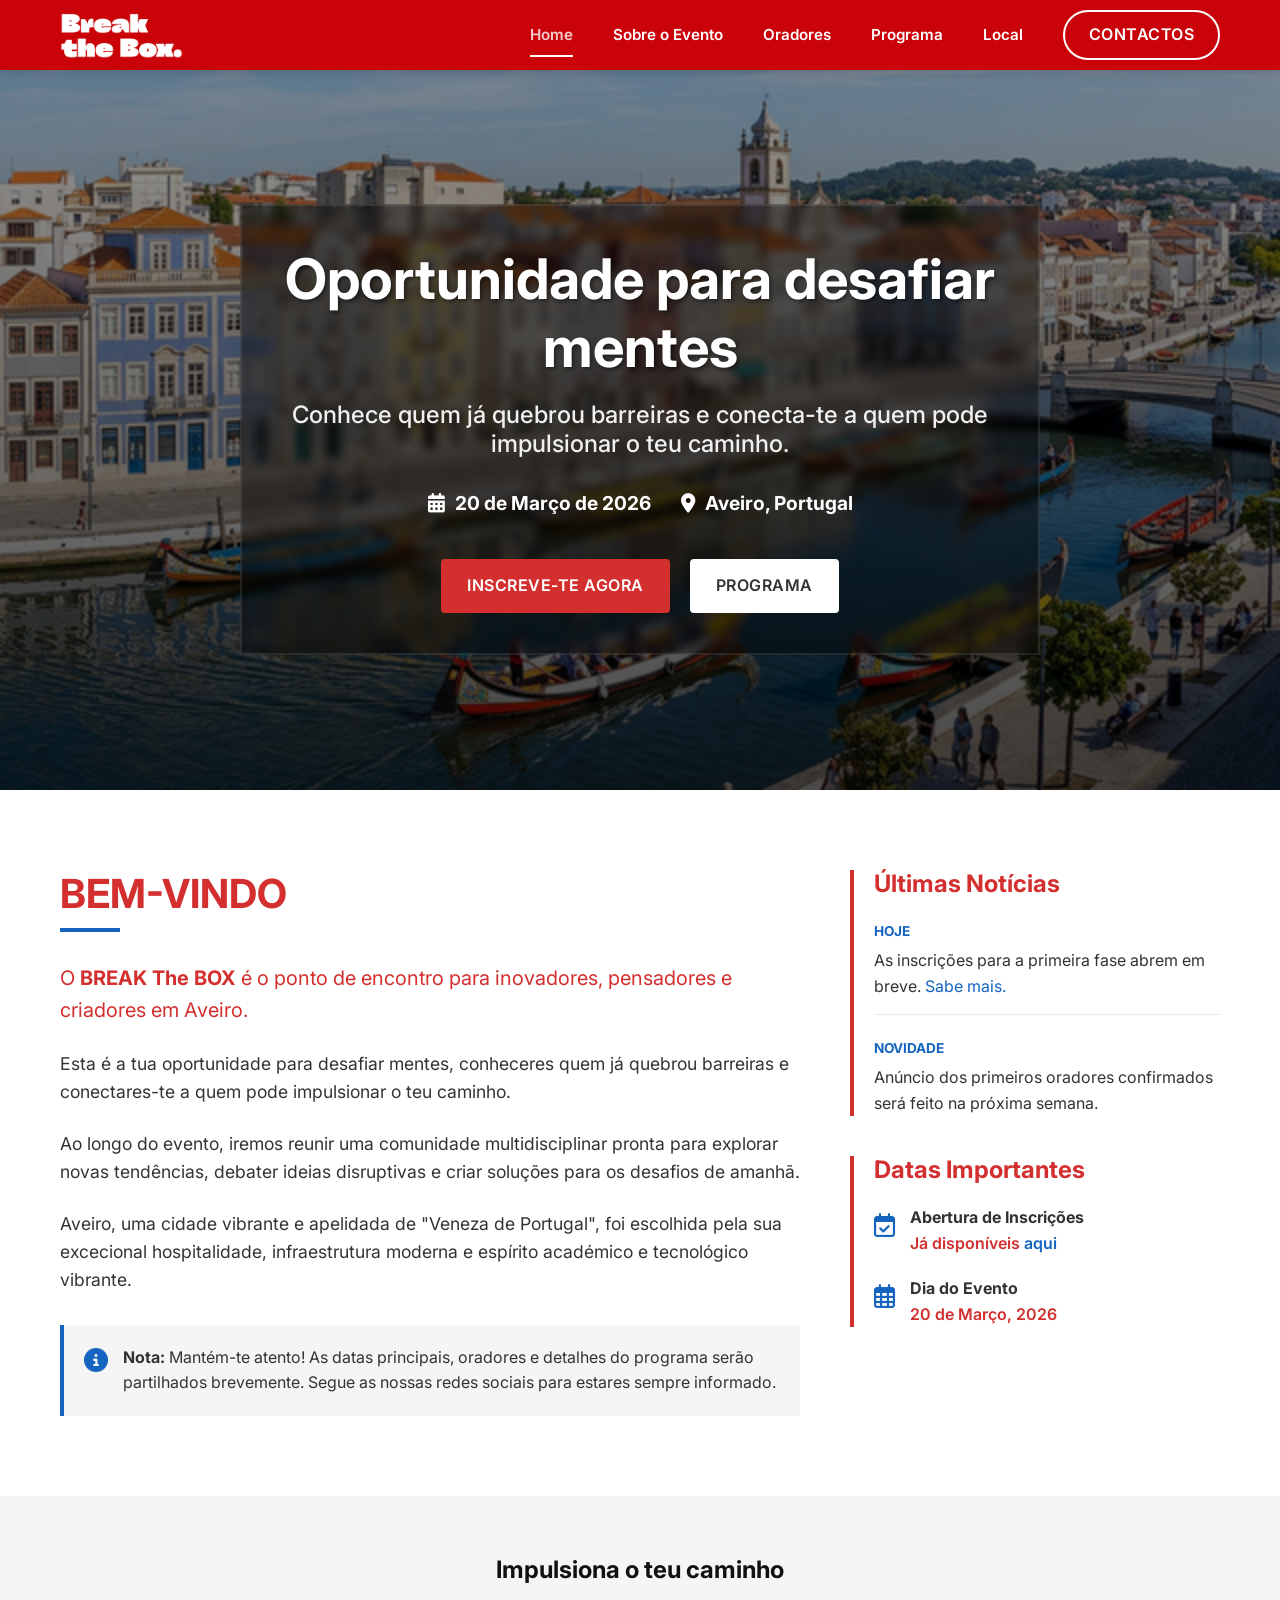
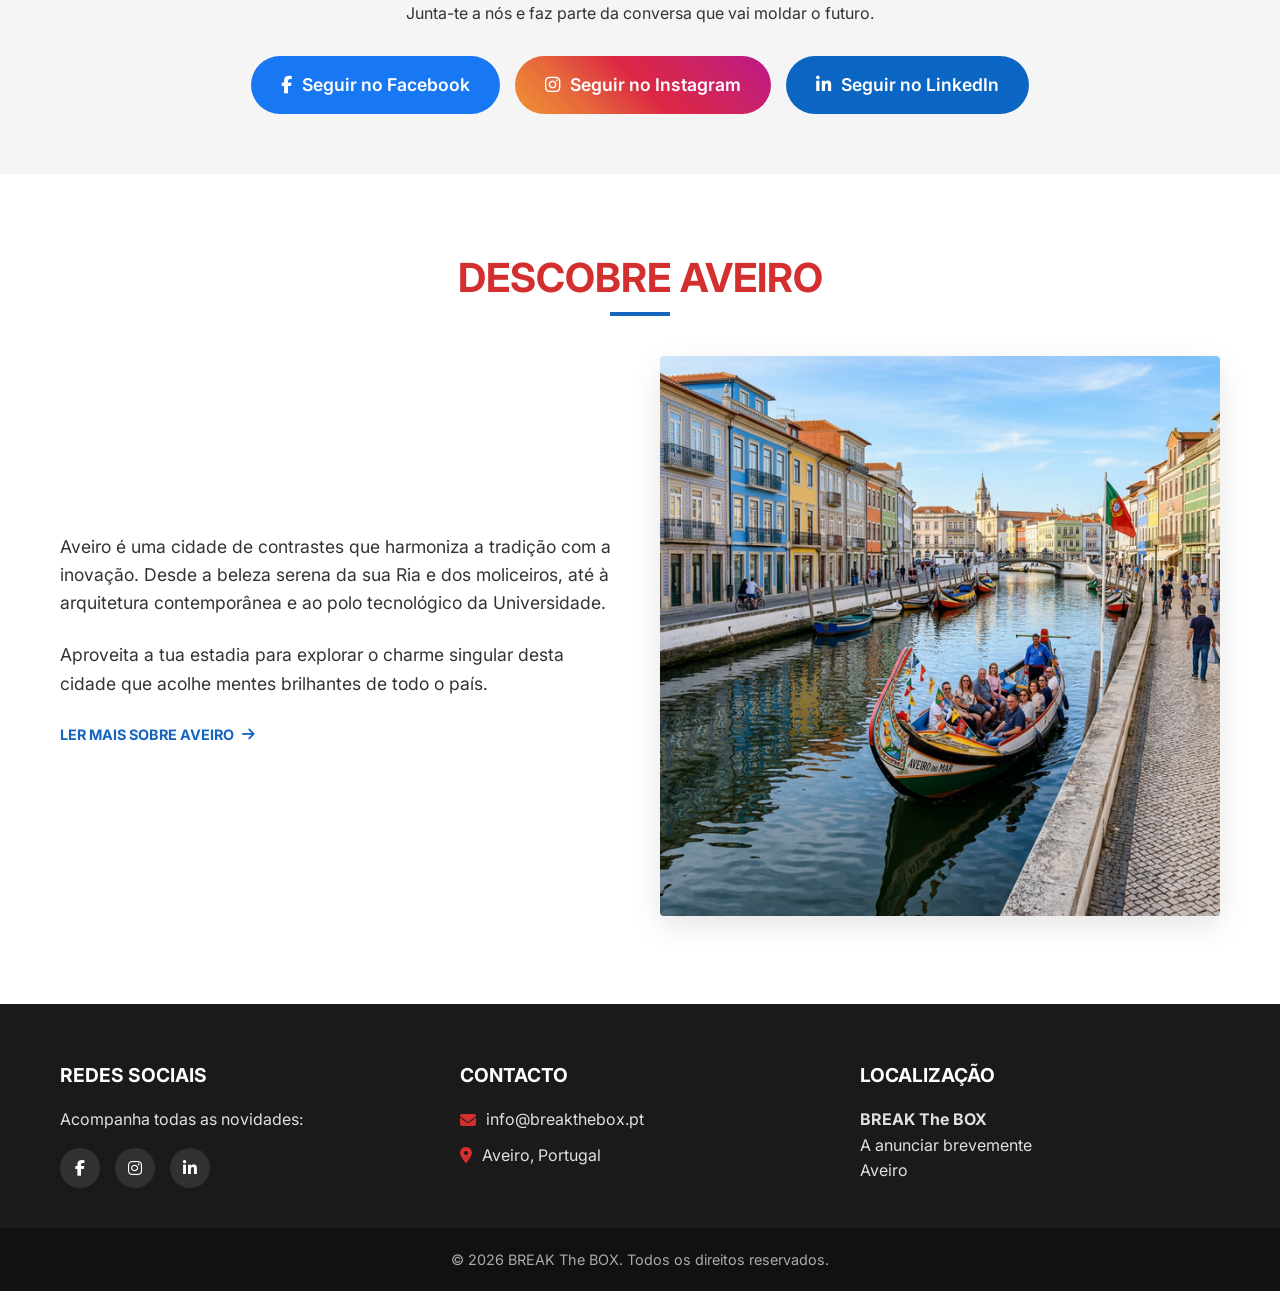
==== commit 1bd79107: "Programa" ====
--- a/index.html
+++ b/index.html
@@ -40,7 +40,7 @@
             <div class="hero-cta">
                 <a href="https://forms.ua.pt/index.php?r=survey/index&sid=489197&lang=pt" target="_blank"
                     class="btn-primary">Inscreve-te Agora</a>
-                <a href="coming-soon.html" class="btn-secondary">Programa</a>
+                <a href="programa.html" class="btn-secondary">Programa</a>
             </div>
         </div>
     </section>
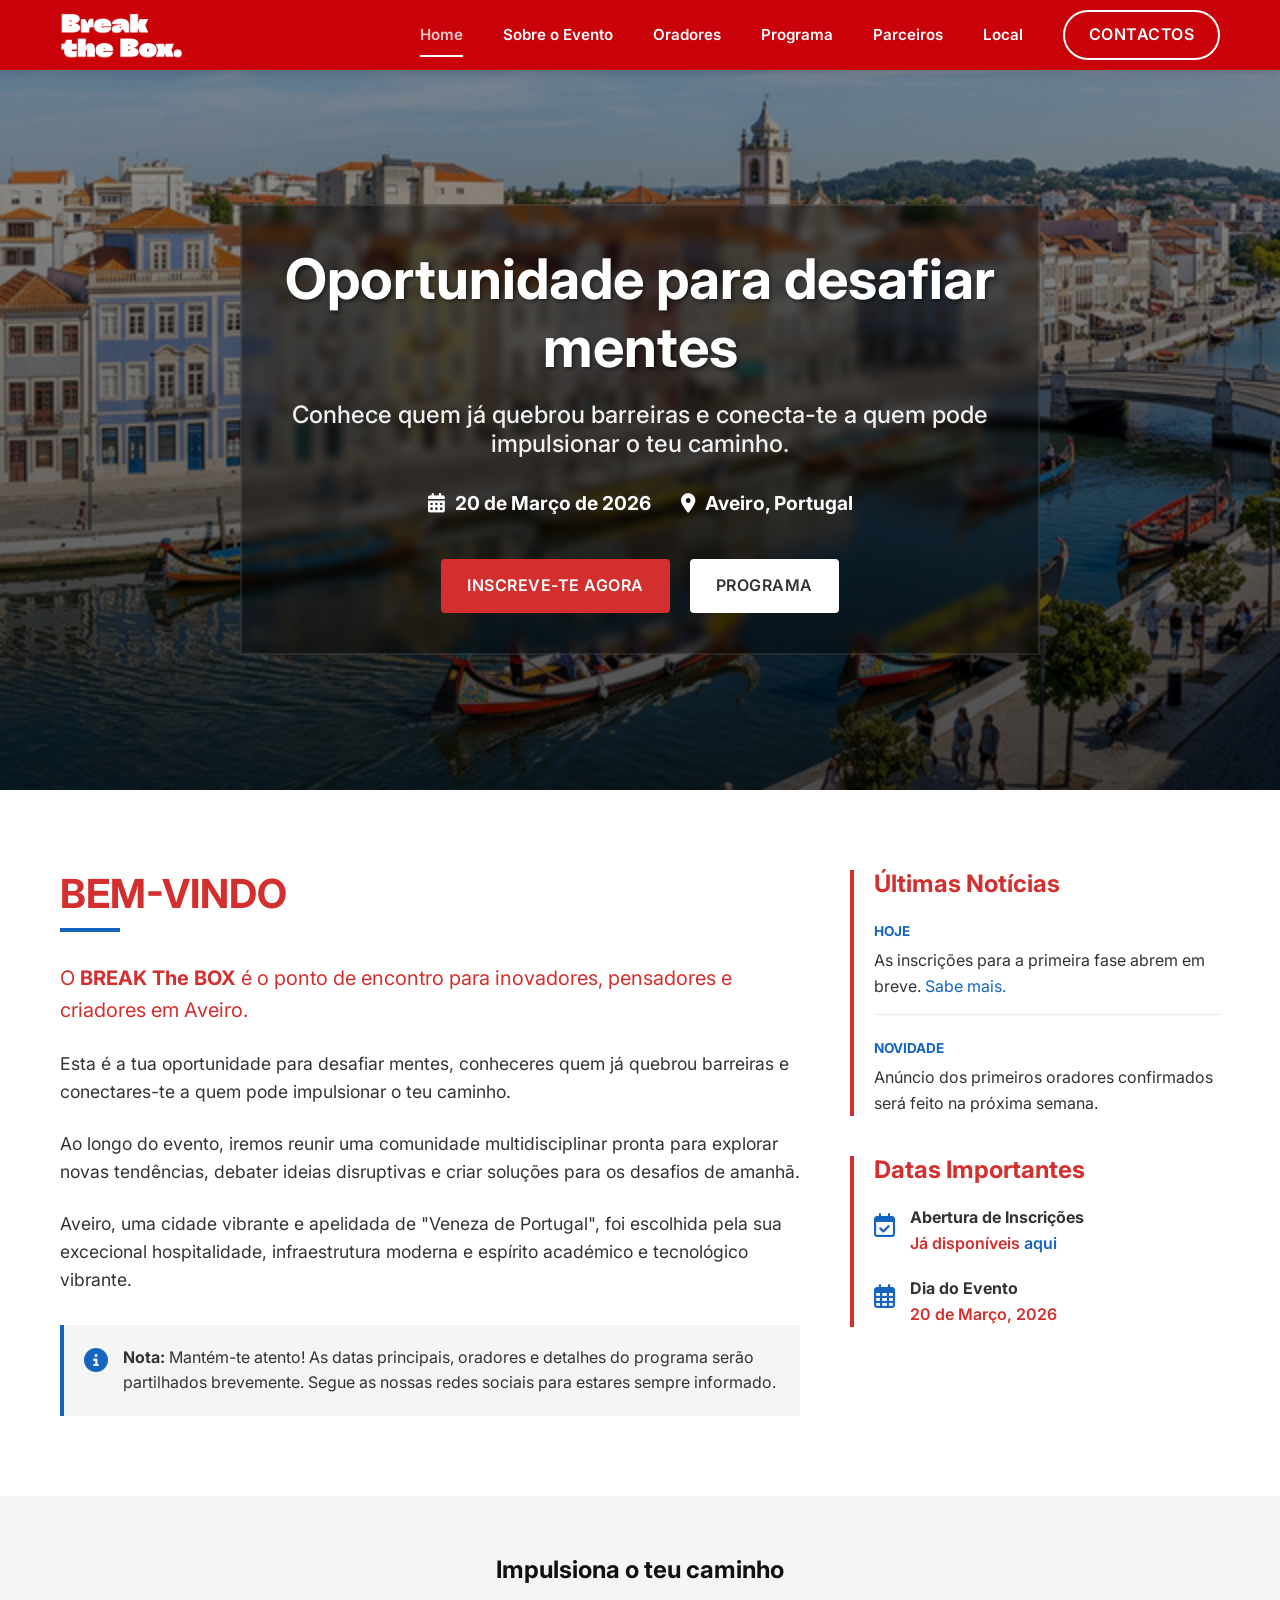
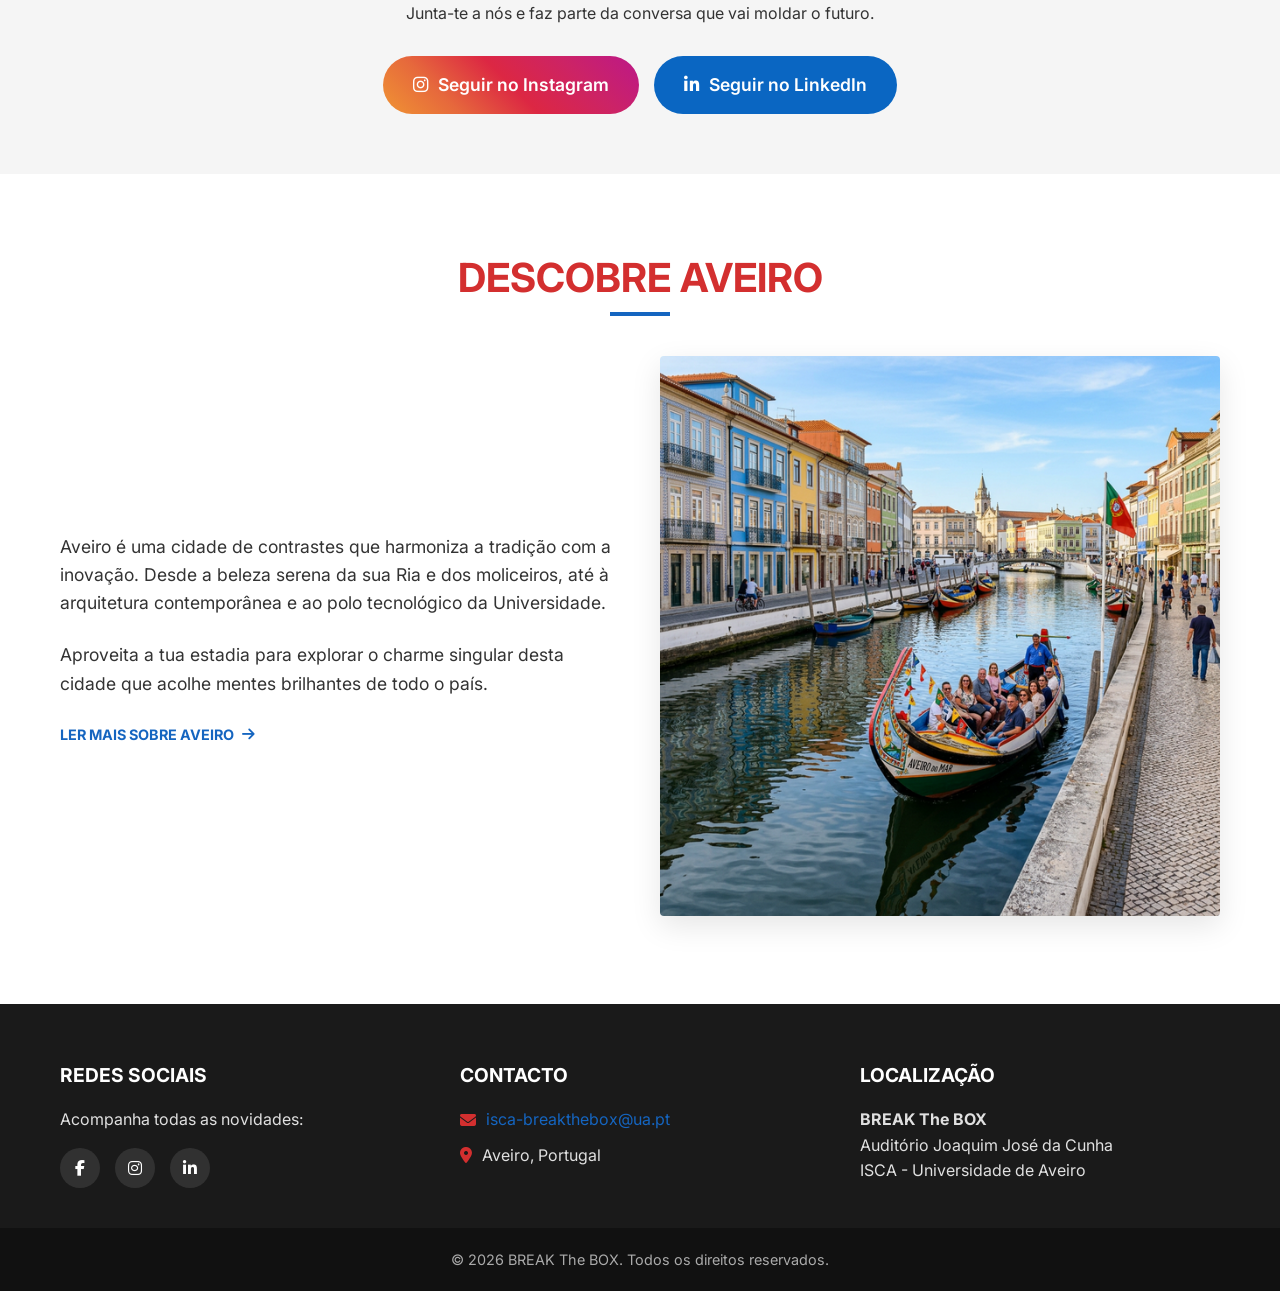
==== commit f013ddfb: "Updates" ====
--- a/index.html
+++ b/index.html
@@ -129,8 +129,6 @@
                 <h2>Impulsiona o teu caminho</h2>
                 <p>Junta-te a nós e faz parte da conversa que vai moldar o futuro.</p>
                 <div class="social-large">
-                    <a href="https://www.facebook.com/profile.php?id=61573876528298" target="_blank"
-                        class="social-btn facebook"><i class="fab fa-facebook-f"></i> Seguir no Facebook</a>
                     <a href="https://www.instagram.com/breakthebox_ua" target="_blank" class="social-btn instagram"><i
                             class="fab fa-instagram"></i> Seguir no Instagram</a>
                     <a href="https://www.linkedin.com/company/breakthebox-ua" target="_blank"
